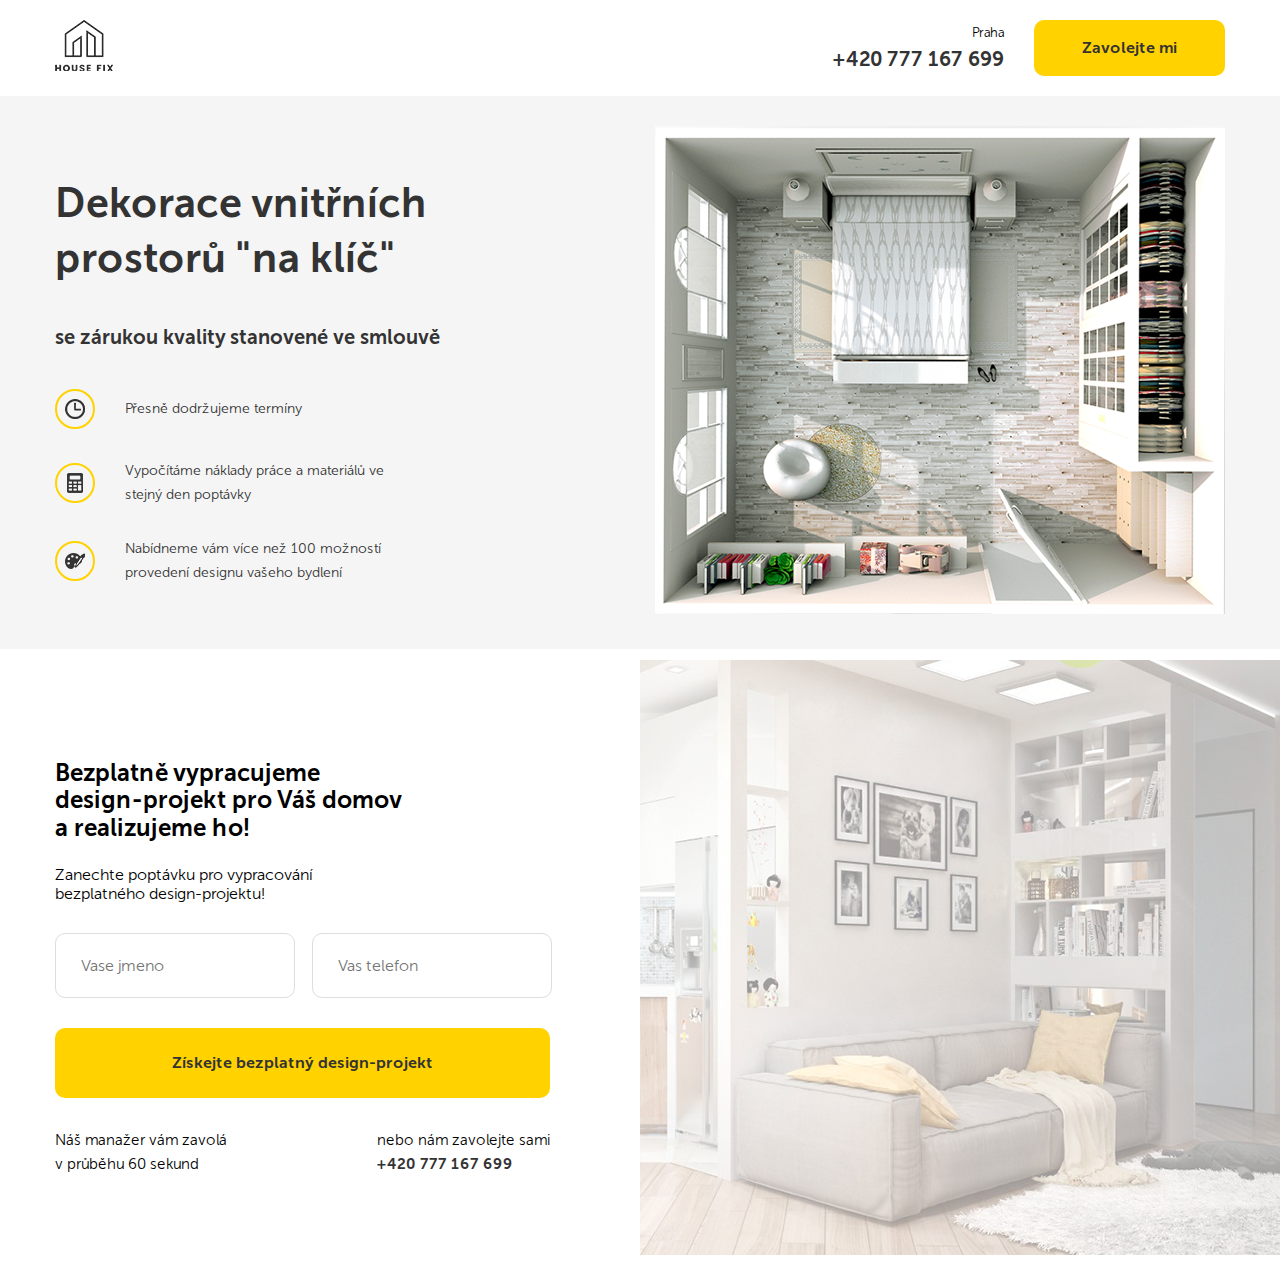
==== src/index.html @ 7807e3bc "modularni okno" ====
<!DOCTYPE html>
<html lang="cz">
<head>
    <meta charset="UTF-8">
    <meta http-equiv="X-UA-Compatible" content="IE=edge">
    <meta name="viewport" content="width=device-width, initial-scale=1.0">
    <title>House fix</title>
    <link rel="stylesheet" href="css/normalize.css">
    <link rel="stylesheet" href="css/style.css">
</head>
<body>
    <script src="jquery-3.6.3.min.js"></script>
    <header class="header">
        <div class="container">
            <div class="header-block">
                <div class="header__logo">
                    <img src="img/logo.png" alt="">
                </div>
                <div class="header__info">
                    <div class="header__contacts">
                        <span class="header__adress">Praha</span>
                        <a href="tel:+420777167699" class="header__phone">+420 777 167 699</a>
                    </div>
                    <button class="button header__button" id="button">
                        Zavolejte mi
                    </button>
                </div>
            </div>
        </div>
    </header>

    <main>
        <section class="main">
            <div class="container">
                <div class="main-block">
                    <div class="main-text">
                        <h1 class="main-text__title">Dekorace vnitřních prostorů "na klíč"</h1>
                        <span class="main-text__subtitle">se zárukou kvality stanovené ve smlouvě</span>
                        <ul class="main-list">
                            <li class="main-list__item">
                                <div class="main-list__image">
                                    <img src="img/clock.png" alt="Hodiny">
                                </div>
                                <span class="main-list__text">Přesně dodržujeme termíny</span>
                            </li>
                            <li class="main-list__item">
                                <div class="main-list__image">
                                    <img src="img/calculator.png" alt="Kalkulator">
                                </div>
                                <span class="main-list__text">Vypočítáme náklady práce a materiálů ve stejný den poptávky </span>
                            </li>
                            <li class="main-list__item">
                                <div class="main-list__image">
                                    <img src="img/paint.png" alt="Paleta">
                                </div>
                                <span class="main-list__text">Nabídneme vám více než 100 možností provedení designu vašeho bydlení</span>
                            </li>
                        </ul>
                    </div>
                    <div class="main-image">
                        <img src="img/main-image.png" alt="Rozpolozeni webu">
                    </div>
                </div>
            </div>
        </section>

        <section class="offer">
            <div class="container">
                <div class="offer-block">
                    <h2 class="offer-title">
                        Bezplatně vypracujeme design-projekt pro Váš domov a realizujeme ho!
                    </h2>
                    <span class="offer-subtitle">
                        Zanechte poptávku pro vypracování bezplatného design-projektu!
                    </span>
                    <form action="" class="form offer__form">
                        <input type="text" class="input offer__input" placeholder="Vase jmeno">
                        <input type="tel" class="input offer__input" placeholder="Vas telefon">
                        <button class="button offer__button">
                            Získejte bezplatný design-projekt
                        </button>
                    </form>
                    <div class="offer-footer">
                        <div class="offer-manager__text">
                            <span>
                                Náš manažer vám zavolá v průběhu 60 sekund
                            </span>
                        </div>
                        <div class="offer-callus__text">
                            <p>
                                nebo nám zavolejte sami <br>
                                
                            </p>
                            <p class="offer-number">
                                <a href="tel:+420 777 167 699">+420 777 167 699</a>
                            </p>
                        </div>      
                    </div>
                </div>
            </div>
        </section>
    </main>
    <div class="modal" id="modal">
        <div class="modal-dialog">
            <button class="modal-dialog__close" id="close">&times;</button>
            <h4 class="modal-dialog__title">Modální okno</h4>
        </div>
    </div>
    <script src="js/main.js"></script>
</body>
</html>
---- src/css/style.css ----
@font-face {
  font-family: "Museo Sans Light";
  src: url("../fonts/MuseoSansCyrl-300.eot");
  src: url("../fonts/MuseoSansCyrl-300.eot?#iefix") format("embedded-opentype"), url("../fonts/MuseoSansCyrl-300.woff") format("woff"), url("../fonts/MuseoSansCyrl-300.ttf") format("truetype");
  font-weight: normal;
  font-style: normal;
}
@font-face {
  font-family: "Museo Sans Bold";
  src: url("../fonts/MuseoSansCyrl-700.eot");
  src: url("../fonts/MuseoSansCyrl-700.eot?#iefix") format("embedded-opentype"), url("../fonts/MuseoSansCyrl-700.woff") format("woff"), url("../fonts/MuseoSansCyrl-700.ttf") format("truetype");
  font-weight: normal;
  font-style: normal;
}
* {
  box-sizing: border-box;
}

body {
  font-family: "Museo Sans Light", sans-serif;
  font-weight: 300;
}

.container {
  max-width: 1170px;
  width: 96%;
  margin: auto;
}

button {
  background-color: #ffd200;
  color: #333;
  border: none;
  border-radius: 10px;
  cursor: pointer;
}
button:hover {
  background-color: #e6bd00;
}

input {
  border: 1px solid #dddddd;
  border-radius: 10px;
  padding: 25px;
}

.img {
  max-width: 100%;
}

.header {
  padding: 20px 0px;
}
.header-block {
  display: flex;
  justify-content: space-between;
}
.header__info {
  display: flex;
}
.header__contacts {
  display: flex;
  flex-direction: column;
  text-align: right;
  margin-right: 30px;
  justify-content: center;
}
@media (max-width: 640px) {
  .header__contacts {
    display: none;
  }
}
.header__adress {
  margin-bottom: 7px;
  justify-content: center;
  font-size: 13px;
  font-weight: 400;
}
.header__phone {
  font-size: 20px;
  font-weight: 400;
  text-decoration: none;
  color: #333;
  font-family: "Museo Sans Bold", sans-serif;
  font-weight: 700;
}
.header__button {
  padding: 19px 48px;
  border-radius: 10px;
  background-color: #ffd200;
  font-family: "Museo Sans Bold", sans-serif;
  font-weight: 700;
}

.main {
  background-color: #f5f5f5;
}
.main-block {
  display: flex;
  justify-content: space-between;
  padding: 30px 0px;
}
@media (max-width: 1200px) {
  .main-block {
    flex-direction: column;
  }
}
.main-text {
  flex-basis: 50%;
}
@media (max-width: 1200px) {
  .main-text {
    margin-bottom: 30px;
  }
}
.main-text__title {
  font-size: 41px;
  font-weight: 400;
  font-family: "Museo Sans Bold", sans-serif;
  font-weight: 700;
  line-height: 55px;
  color: #333;
  padding-right: 200px;
  margin-top: 50px;
  margin-bottom: 40px;
}
@media (max-width: 1200px) {
  .main-text__title {
    padding-right: 10px;
  }
}
@media (max-width: 640px) {
  .main-text__title {
    font-size: 30;
    line-height: 1, 4;
  }
}
.main-text__subtitle {
  font-size: 20px;
  font-weight: 400;
  color: #333;
  font-family: "Museo Sans Bold", sans-serif;
  font-weight: 700;
}
@media (max-width: 640px) {
  .main-text__subtitle {
    font-size: 16;
    line-height: 1, 4;
  }
}
@media (max-width: 1200px) {
  .main-image {
    width: 100%;
  }
}
@media (max-width: 680px) {
  .main-image img {
    width: 100%;
  }
}
.main-list {
  margin: 40px 0 0 0;
  padding: 0 0 0 0;
}
@media (max-width: 640px) {
  .main-list {
    margin: 30px 0 0 0;
  }
}
.main-list__item {
  display: flex;
  align-items: center;
  margin-bottom: 30px;
}
.main-list__item:last-child {
  margin-bottom: 0;
}
.main-list__image {
  width: 40px;
  height: 40px;
  border: 2px solid #ffd200;
  border-radius: 50px;
  display: flex;
  justify-content: center;
  align-items: center;
  min-width: 40px;
  margin-right: 30px;
}
.main-list__text {
  line-height: 24px;
  font-size: 14px;
  color: #333;
  max-width: 270px;
}
@media (max-width: 640px) {
  .main-list__text {
    font-size: 14px;
    max-width: 250px;
  }
}

.offer {
  padding: 90px 0px;
  background: url(../img/offer-bgc.jpg) no-repeat;
  background-position: center right;
  position: relative;
}
@media (max-width: 1070px) {
  .offer {
    background-size: cover;
  }
}
@media (max-width: 768px) {
  .offer {
    background: #fff;
  }
}
.offer::before {
  content: "";
  position: absolute;
  width: 50%;
  height: 100%;
  background-color: #fff;
  top: 0;
  left: 0;
}
.offer-block {
  width: 50%;
  position: relative;
}
@media (max-width: 768px) {
  .offer-block {
    width: 100%;
  }
}
.offer-title {
  max-width: 350px;
  font-family: "Museo Sans Bold", sans-serif;
  font-weight: 700;
  margin-bottom: 25px;
}
.offer-subtitle {
  display: block;
  max-width: 260px;
}
.offer__input {
  width: 240px;
  height: 65px;
  margin-top: 30px;
}
.offer__input:first-child {
  margin-right: 13px;
}
@media (max-width: 1068px) {
  .offer__input {
    width: 98%;
  }
}
.offer__button {
  max-width: 495px;
  width: 98%;
  height: 70px;
  font-family: "Museo Sans Bold", sans-serif;
  font-weight: 700;
  margin-top: 30px;
  margin-bottom: 30px;
}
@media (max-width: 1068px) {
  .offer__button {
    font-size: 13px;
  }
}
@media (max-width: 768px) {
  .offer__button {
    max-width: none;
  }
}
.offer-footer {
  display: flex;
  justify-content: space-between;
  max-width: 495px;
  width: 98%;
  font-size: 15px;
  line-height: 24px;
}
@media (max-width: 380px) {
  .offer-footer {
    flex-wrap: wrap;
  }
}
.offer-callus__text p {
  margin: 0;
}
@media (max-width: 370px) {
  .offer-callus__text p:first-child {
    margin-top: 15px;
  }
}
.offer-manager__text {
  max-width: 180px;
  width: 100%;
}
.offer-number a {
  text-decoration: none;
  color: #333;
  font-family: "Museo Sans Bold", sans-serif;
  font-weight: 700;
}

.modal {
  position: fixed;
  left: 0;
  top: 0;
  width: 100%;
  height: 100%;
  background-color: rgba(0, 0, 0, 0.5);
  display: none;
}
.modal_active {
  display: flex;
}
.modal-dialog {
  margin: auto;
  max-width: 450px;
  width: 90%;
  min-height: 200px;
  background-color: red;
  padding: 40px;
  position: relative;
}
.modal-dialog__close {
  position: absolute;
  right: 0;
  top: 0;
}/*# sourceMappingURL=style.css.map */
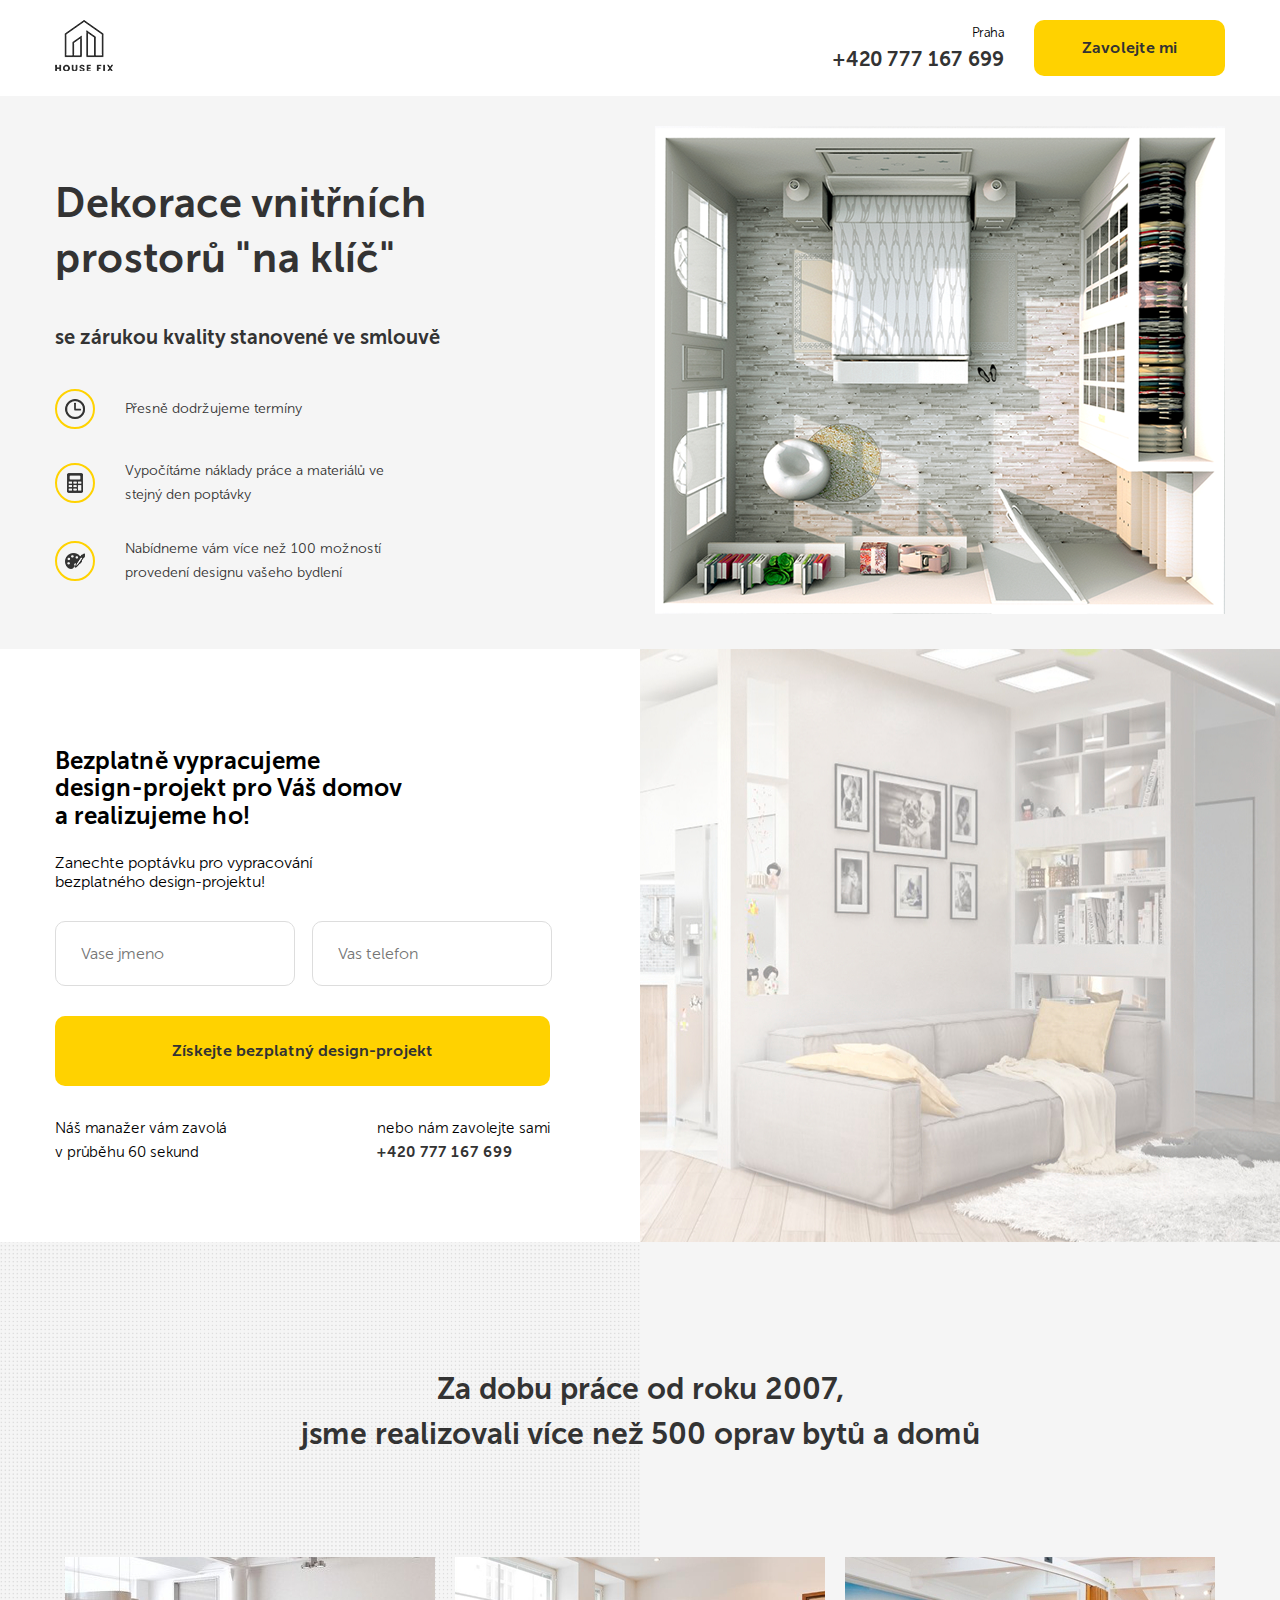
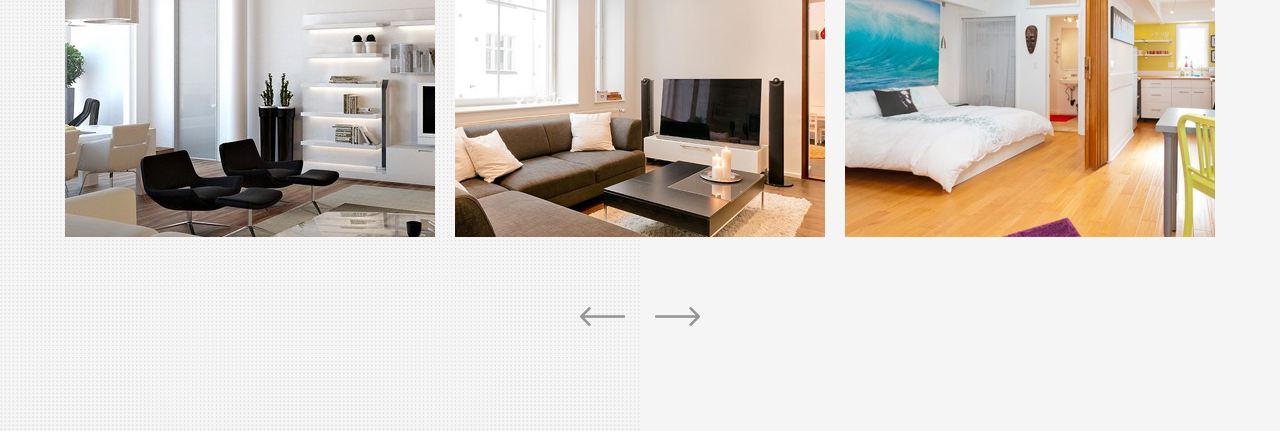
==== commit 4125c9b7: "slider" ====
--- a/src/index.html
+++ b/src/index.html
@@ -6,6 +6,7 @@
     <meta name="viewport" content="width=device-width, initial-scale=1.0">
     <title>House fix</title>
     <link rel="stylesheet" href="css/normalize.css">
+    <link rel="stylesheet" href="css/slick.css">
     <link rel="stylesheet" href="css/style.css">
 </head>
 <body>
@@ -21,7 +22,7 @@
                         <span class="header__adress">Praha</span>
                         <a href="tel:+420777167699" class="header__phone">+420 777 167 699</a>
                     </div>
-                    <button class="button header__button" id="button">
+                    <button class="button-style header__button" id="button">
                         Zavolejte mi
                     </button>
                 </div>
@@ -76,7 +77,7 @@
                     <form action="" class="form offer__form">
                         <input type="text" class="input offer__input" placeholder="Vase jmeno">
                         <input type="tel" class="input offer__input" placeholder="Vas telefon">
-                        <button class="button offer__button">
+                        <button class="button-style offer__button">
                             Získejte bezplatný design-projekt
                         </button>
                     </form>
@@ -99,13 +100,42 @@
                 </div>
             </div>
         </section>
+
+        <div class="portfolio">
+            <div class="container">
+                <h2 class="section-title portfolio__header">
+                    Za dobu práce od roku 2007, <br>
+                    jsme realizovali více než 500 oprav bytů a domů
+                </h2>
+                <div class="portfolio__slider">
+                    <div class="portfolio-slider__item"><img class="slider__image" src="img/portfolio1.jpg" alt=""></div>
+                    <div class="portfolio-slider__item"><img class="slider__image" src="img/portfolio2.jpg" alt=""></div>
+                    <div class="portfolio-slider__item"><img class="slider__image" src="img/portfolio3.jpg" alt=""></div>
+                    <div class="portfolio-slider__item"><img class="slider__image" src="img/portfolio1.jpg" alt=""></div>
+                    <div class="portfolio-slider__item"><img class="slider__image" src="img/portfolio2.jpg" alt=""></div>
+                    <div class="portfolio-slider__item"><img class="slider__image" src="img/portfolio3.jpg" alt=""></div>
+                </div>
+                <div class="arrows portfolio__arrows">
+                    <div class="arrows__left">
+                        <img src="img/arrow-left.png" alt="">
+                    </div>
+                    <div class="arrows__right">
+                        <img src="img/arrow-right.png" alt="">
+                    </div>
+                </div>
+            </div>
+        </div>
+
     </main>
     <div class="modal" id="modal">
         <div class="modal-dialog">
             <button class="modal-dialog__close" id="close">&times;</button>
             <h4 class="modal-dialog__title">Modální okno</h4>
         </div>
+        
     </div>
+    <script src="jquery-3.6.3.min.js"></script>
+    <script src="js/slick.min.js"></script>
     <script src="js/main.js"></script>
 </body>
 </html>--- a/src/css/style.css
+++ b/src/css/style.css
@@ -27,14 +27,14 @@
   margin: auto;
 }
 
-button {
+.button-style {
   background-color: #ffd200;
   color: #333;
   border: none;
   border-radius: 10px;
   cursor: pointer;
 }
-button:hover {
+.button-style:hover {
   background-color: #e6bd00;
 }
 
@@ -42,6 +42,13 @@
   border: 1px solid #dddddd;
   border-radius: 10px;
   padding: 25px;
+}
+
+.section-title {
+  font-size: 30px;
+  font-family: "Museo Sans Bold", sans-serif;
+  font-weight: 700;
+  line-height: 45px;
 }
 
 .img {
@@ -200,7 +207,7 @@
 }
 
 .offer {
-  padding: 90px 0px;
+  padding: 78px 0px;
   background: url(../img/offer-bgc.jpg) no-repeat;
   background-position: center right;
   position: relative;
@@ -307,6 +314,33 @@
   font-weight: 700;
 }
 
+.portfolio {
+  padding-top: 100px;
+  padding-bottom: 100px;
+  background: #f5f5f5 url("../img/portfoliobg.png") left repeat-y;
+  background-size: 50%;
+}
+.portfolio__header {
+  text-align: center;
+  margin-bottom: 100px;
+  color: #333;
+}
+.portfolio__arrows {
+  max-width: 120px;
+  display: flex;
+  justify-content: space-between;
+  margin: auto;
+  margin-top: 70px;
+}
+
+.slider__image {
+  margin: auto;
+}
+
+.arrows__left, .arrows__right {
+  cursor: pointer;
+}
+
 .modal {
   position: fixed;
   left: 0;
@@ -324,7 +358,7 @@
   max-width: 450px;
   width: 90%;
   min-height: 200px;
-  background-color: red;
+  background-color: white;
   padding: 40px;
   position: relative;
 }
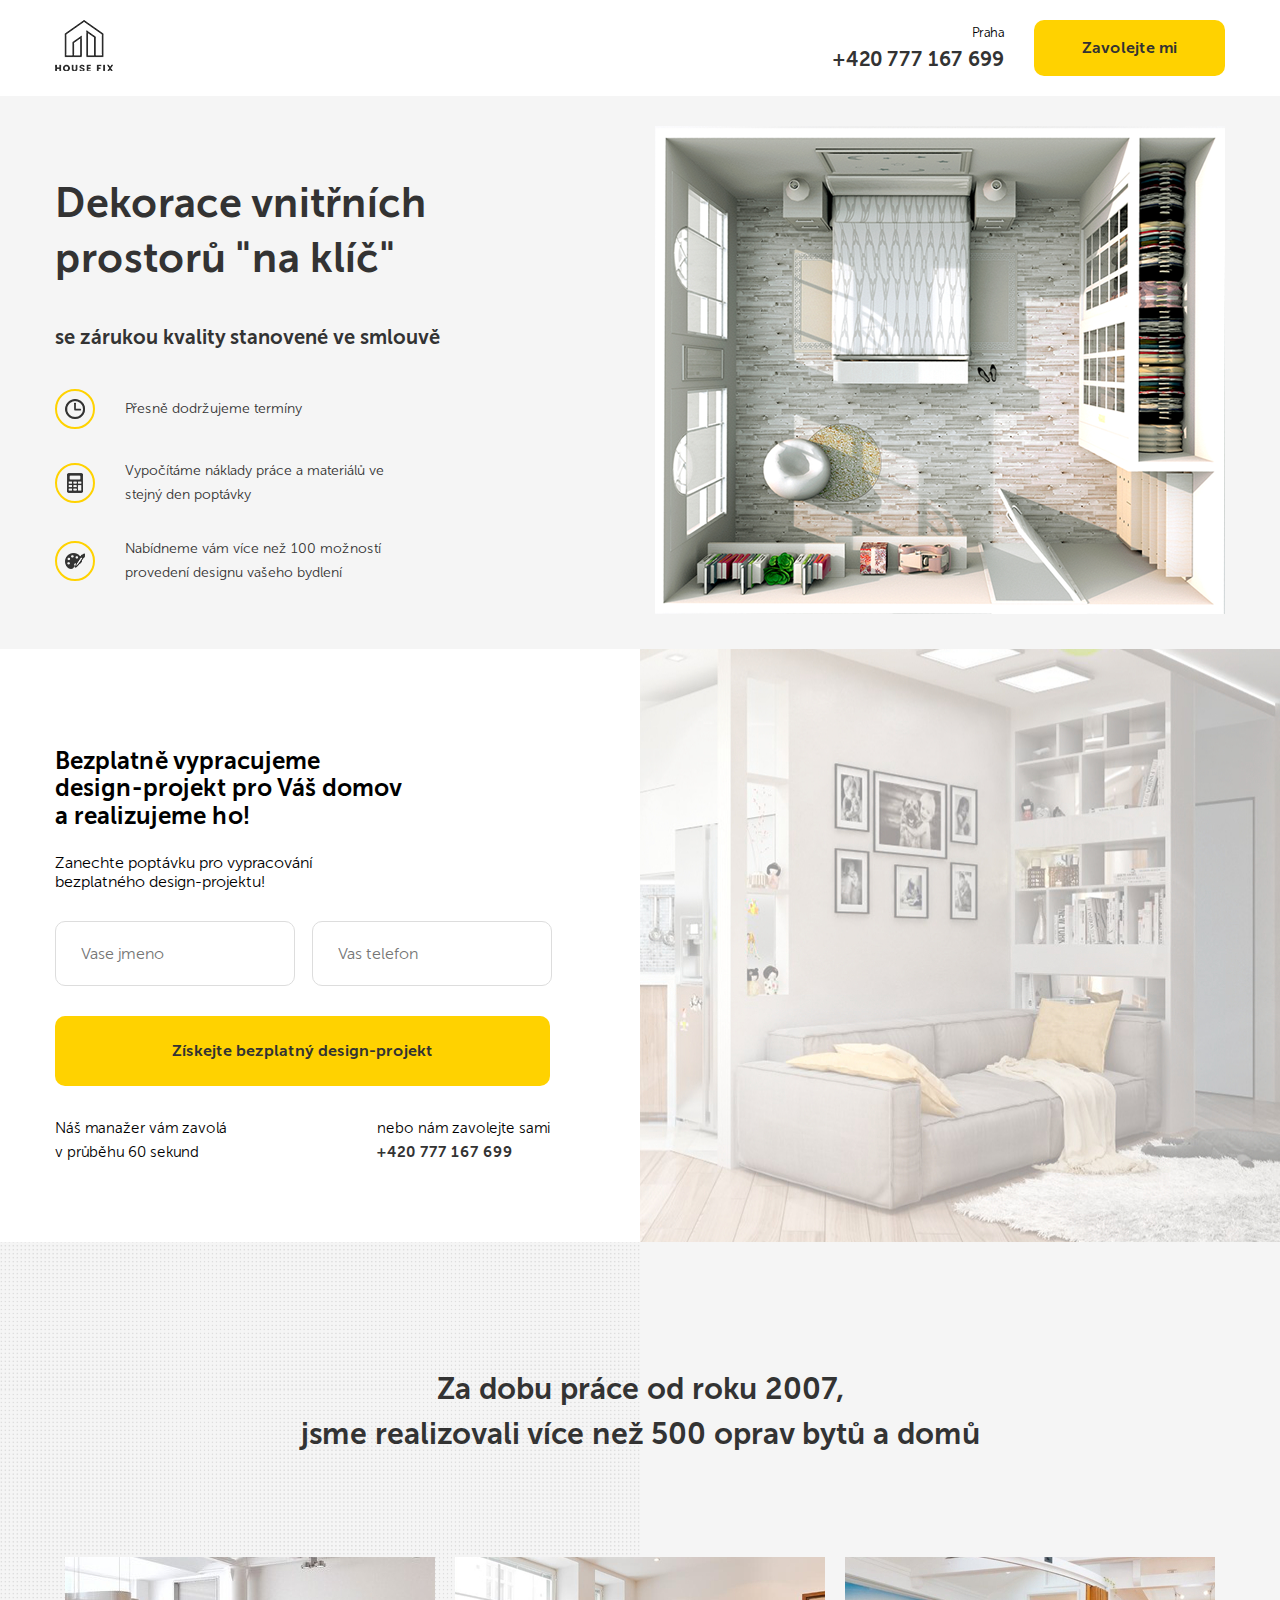
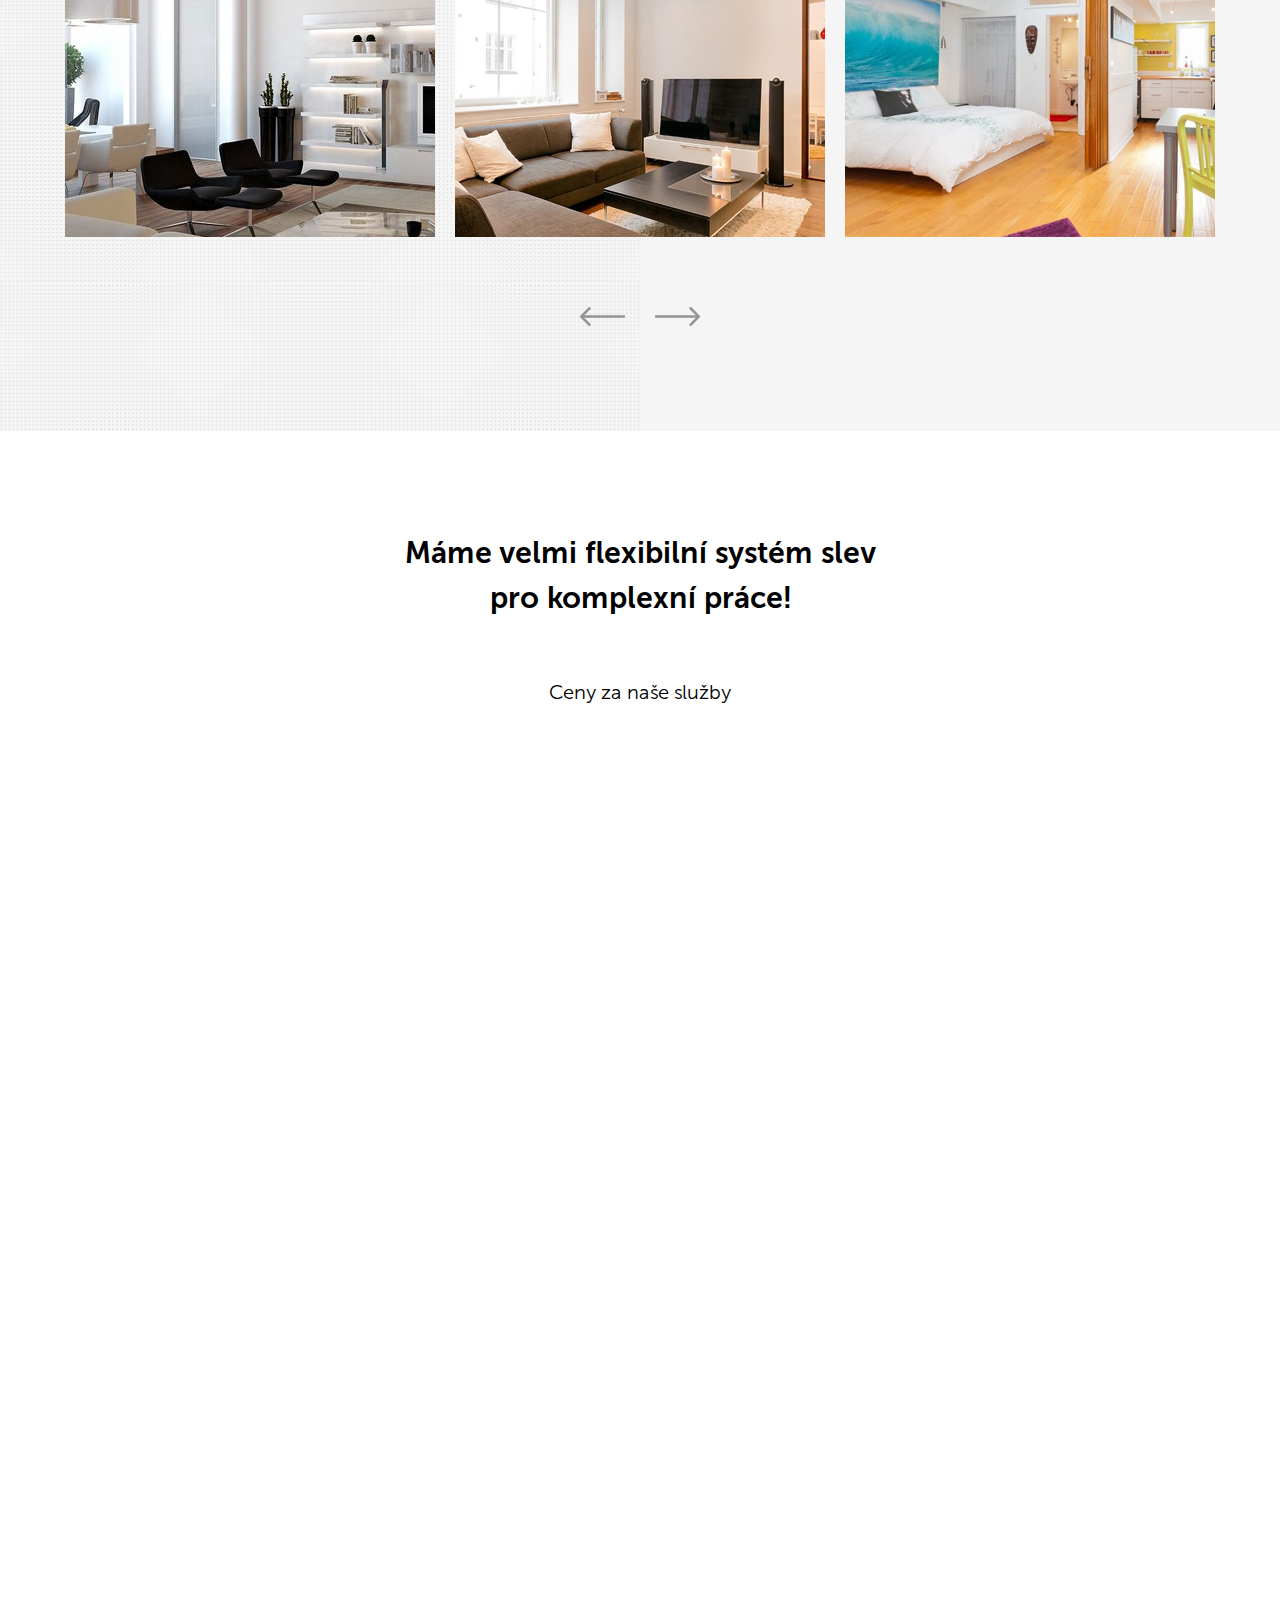
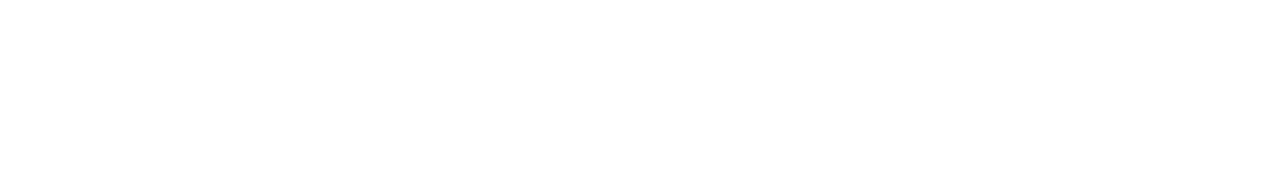
==== commit cf7a54fa: "sekce s cenami, responzivita, napojeni animaci" ====
--- a/src/index.html
+++ b/src/index.html
@@ -7,6 +7,7 @@
     <title>House fix</title>
     <link rel="stylesheet" href="css/normalize.css">
     <link rel="stylesheet" href="css/slick.css">
+    <link rel="stylesheet" href="css/animate.min.css">
     <link rel="stylesheet" href="css/style.css">
 </head>
 <body>
@@ -101,7 +102,7 @@
             </div>
         </section>
 
-        <div class="portfolio">
+        <section class="portfolio">
             <div class="container">
                 <h2 class="section-title portfolio__header">
                     Za dobu práce od roku 2007, <br>
@@ -124,7 +125,101 @@
                     </div>
                 </div>
             </div>
-        </div>
+        </section>
+
+
+        <section class="price">
+            <div class="container">
+                <h2 class="price__title section-title"> Máme velmi flexibilní systém slev <br> pro komplexní práce!</h2>
+                <span class="price__subtitle section-subtitle">Ceny za naše služby</span>
+                <div class="cards">
+                    <div class="card price__card wow animate__animated animate__fadeInUp "data-wow-delay=".1s">
+                        <div class="card__image">
+                            <img src="img/price2.jpg" alt="Koupelna">
+                        </div>
+                        <div class="card__text">
+                            <h4 class="card__title">
+                                Rekonstrukce koupelen toalet
+                            </h4>
+                            <a href="#" class="card__link">
+                                Zjistit ceny
+                            </a>
+                        </div>
+                    </div>
+
+                    <div class="card price__card wow animate__animated animate__fadeInUp"data-wow-delay=".2s">
+                        <div class="card__image">
+                            <img src="img/price1.jpg" alt="Pokoj">
+                        </div>
+                        <div class="card__text">
+                            <h4 class="card__title">
+                                Rekonstrukce pokojů a apartmánů
+                            </h4>
+                            <a href="#" class="card__link">
+                                Zjistit ceny
+                            </a>
+                        </div>
+                    </div>
+
+                    <div class="card price__card wow animate__animated animate__fadeInUp"data-wow-delay=".3s">
+                        <div class="card__image">
+                            <img src="img/price6.jpg" alt="Kancelar">
+                        </div>
+                        <div class="card__text">
+                            <h4 class="card__title">
+                                Výzdoba kancelářských prostorů
+                            </h4>
+                            <a href="#" class="card__link">
+                                Zjistit ceny
+                            </a>
+                        </div>
+                    </div>
+
+                    <div class="card price__card wow animate__animated animate__fadeInUp"data-wow-delay=".4s">
+                        <div class="card__image">
+                            <img src="img/price3.jpg" alt="Obyvaci mistnost">
+                        </div>
+                        <div class="card__text">
+                            <h4 class="card__title">
+                                Rekonstrukce v nových budovách
+                            </h4>
+                            <a href="#" class="card__link">
+                                Zjistit ceny
+                            </a>
+                        </div>
+                    </div>
+
+                    <div class="card price__card wow animate__animated animate__fadeInUp"data-wow-delay=".5s">
+                        <div class="card__image">
+                            <img src="img/price4.jpg" alt="Kuchyn">
+                        </div>
+                        <div class="card__text">
+                            <h4 class="card__title">
+                                Renovace kuchyní
+                            </h4>
+                            <a href="#" class="card__link">
+                                Zjistit ceny
+                            </a>
+                        </div>
+                    </div>
+
+                    <div class="card price__card wow animate__animated animate__fadeInUp"data-wow-delay=".6s">
+                        <div class="card__image">
+                            <img src="img/price5.jpg" alt="Podkrovi">
+                        </div>
+                        <div class="card__text">
+                            <h4 class="card__title">
+                                Opravy chat a chalup
+                            </h4>
+                            <a href="#" class="card__link">
+                                Zjistit ceny
+                            </a>
+                        </div>
+                    </div>
+                </div>
+            </div>
+        </section>
+
 
     </main>
     <div class="modal" id="modal">
@@ -136,6 +231,7 @@
     </div>
     <script src="jquery-3.6.3.min.js"></script>
     <script src="js/slick.min.js"></script>
+    <script src="js/wow.min.js"></script>
     <script src="js/main.js"></script>
 </body>
 </html>--- a/src/css/style.css
+++ b/src/css/style.css
@@ -49,6 +49,14 @@
   font-family: "Museo Sans Bold", sans-serif;
   font-weight: 700;
   line-height: 45px;
+  text-align: center;
+}
+
+.section-subtitle {
+  color: #000;
+  font-size: 20px;
+  text-align: center;
+  display: block;
 }
 
 .img {
@@ -341,6 +349,88 @@
   cursor: pointer;
 }
 
+.price {
+  margin-top: 100px;
+  margin-bottom: 100px;
+}
+.price__title {
+  margin-bottom: 60px;
+}
+.price__subtitle {
+  margin-bottom: 60px;
+}
+.price__card {
+  margin-bottom: 30px;
+}
+
+.cards {
+  display: flex;
+  flex-wrap: wrap;
+  justify-content: space-between;
+  gap: 20px;
+}
+@media (max-width: 1220px) {
+  .cards {
+    justify-content: space-evenly;
+  }
+}
+.card {
+  border: 1px solid #e8e8e8;
+  transition: 0.3s;
+}
+.card:hover {
+  box-shadow: 0 20px 25px rgba(0, 0, 0, 0.1);
+}
+.card:hover .card__image::before {
+  opacity: 1;
+  transition: 0.3s;
+}
+.card__image {
+  margin-bottom: 40px;
+  position: relative;
+}
+.card__image::before {
+  content: "";
+  position: absolute;
+  left: 0;
+  top: 0;
+  width: 100%;
+  height: 100%;
+  background-image: linear-gradient(to top, #ffd200 0%, rgba(255, 255, 255, 0) 30%);
+  opacity: 0;
+}
+.card__title {
+  margin-bottom: 32px;
+  font-size: 18px;
+}
+.card__link {
+  text-decoration: none;
+  display: inline-block;
+  color: #333;
+  font-family: "Museo Sans Bold", sans-serif;
+  font-weight: 700;
+  margin-bottom: 45px;
+  position: relative;
+}
+.card__link:hover::after {
+  height: 13px;
+}
+.card__link::after {
+  content: "";
+  display: block;
+  background-color: #ffd200;
+  position: absolute;
+  z-index: -1;
+  bottom: -4px;
+  left: 0;
+  width: 100%;
+  height: 3px;
+  transition: 0.3s;
+}
+.card__text {
+  text-align: center;
+}
+
 .modal {
   position: fixed;
   left: 0;
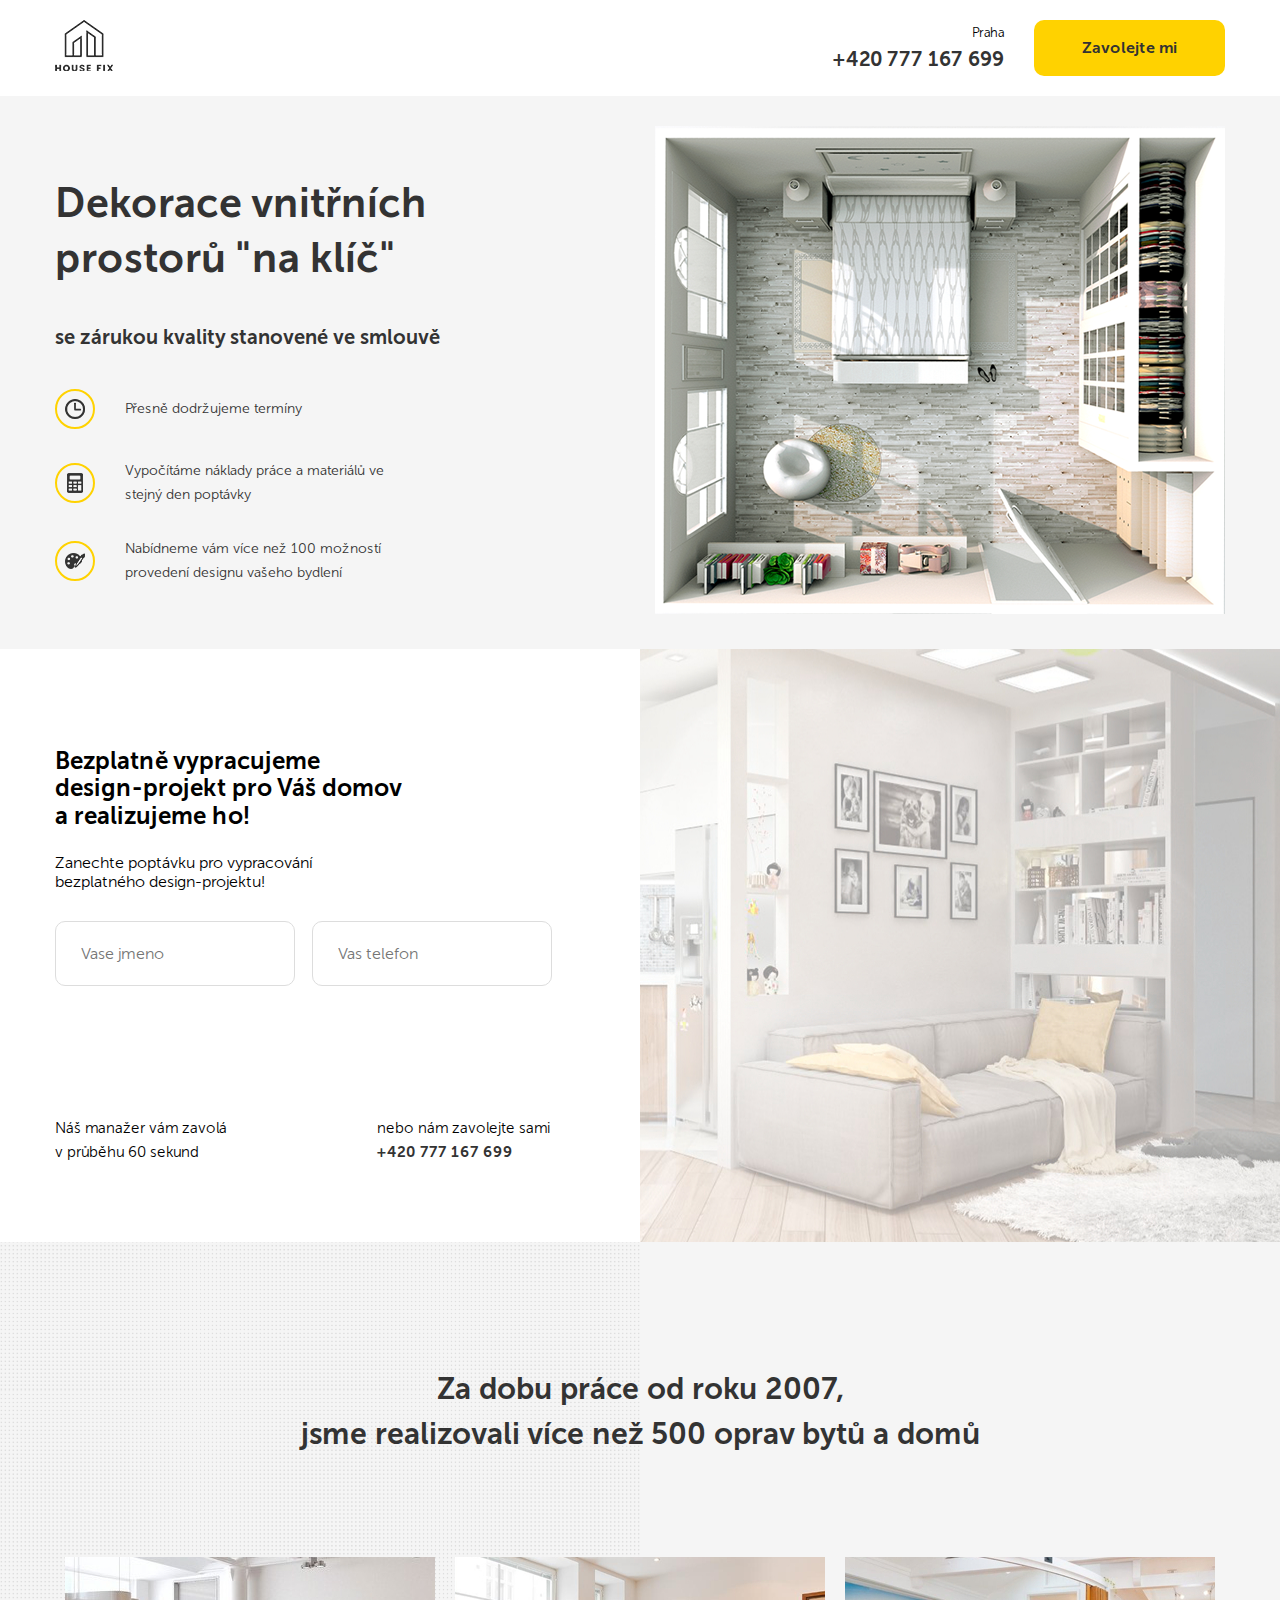
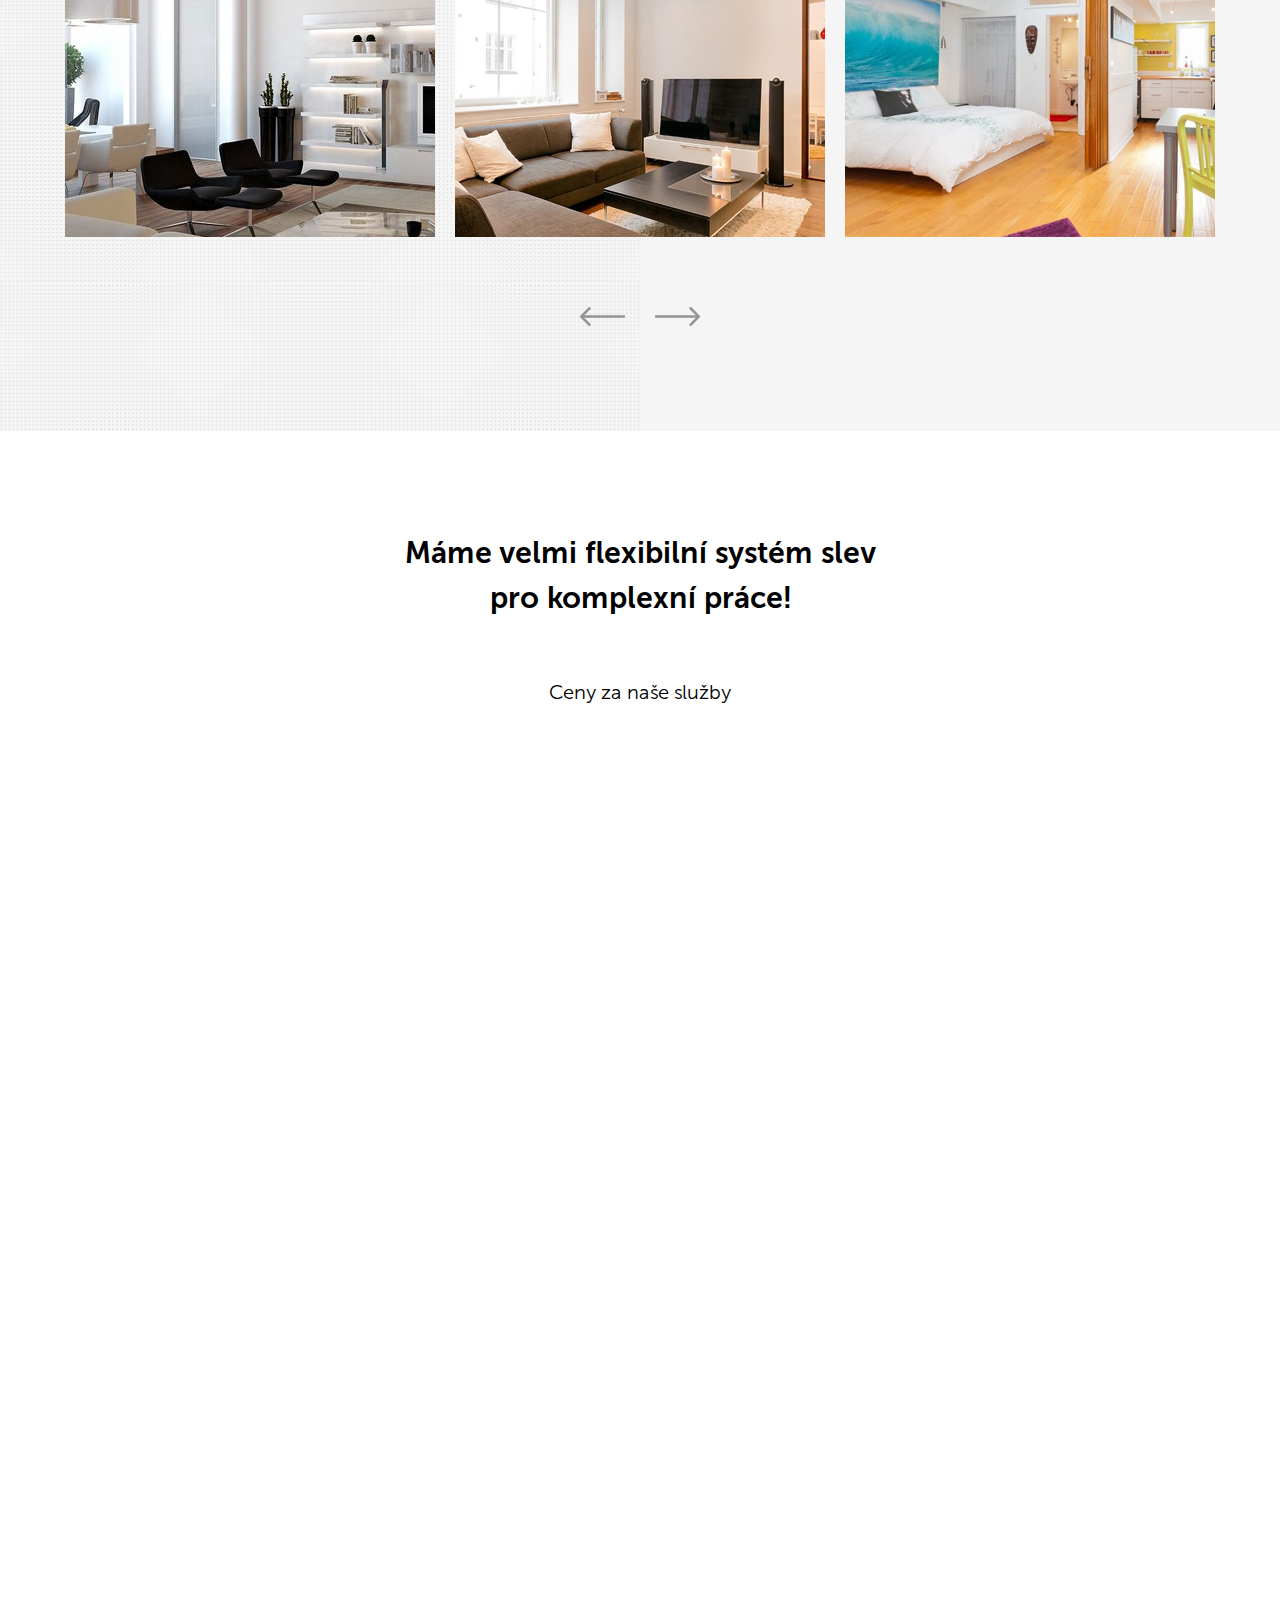
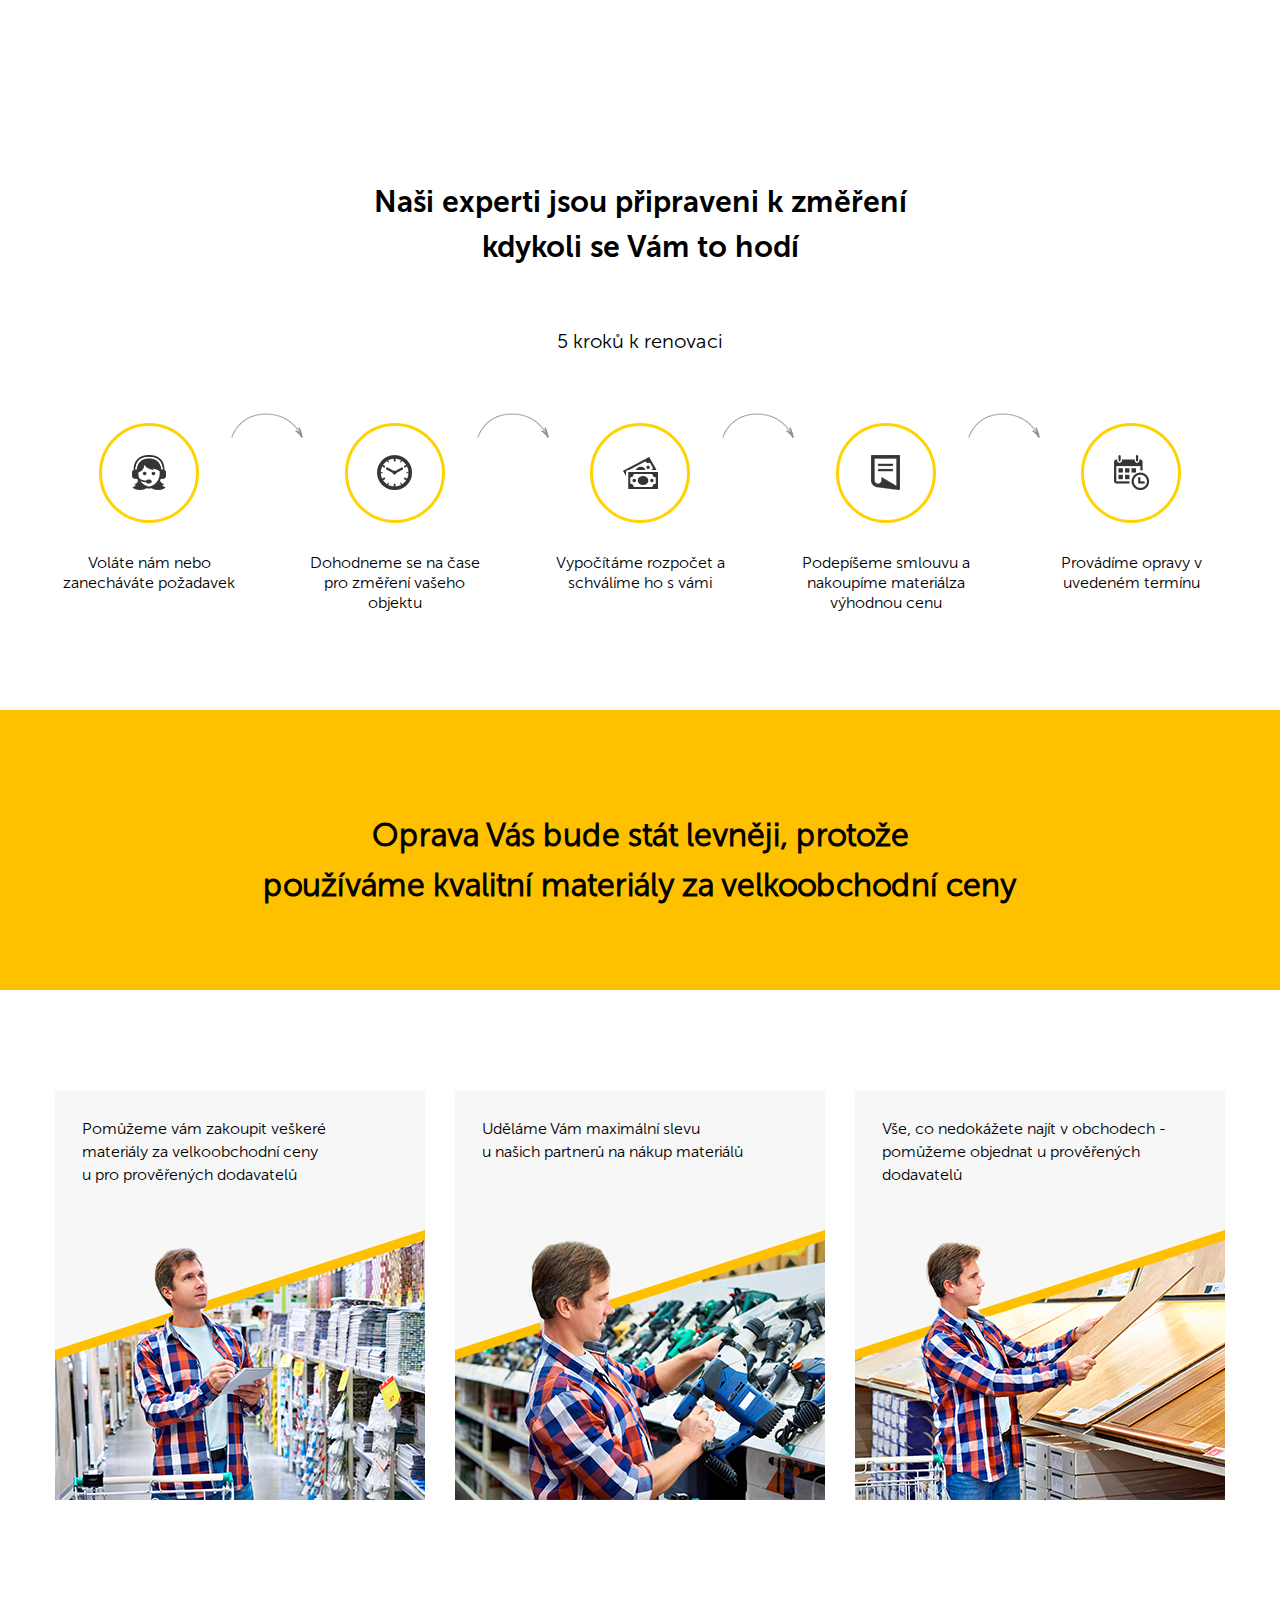
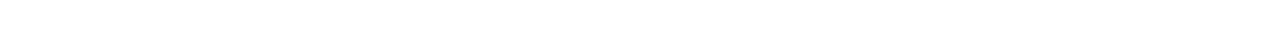
==== commit aad3d6bc: "kodovani sekce steps+responzivita, banner+responzivita, info" ====
--- a/src/index.html
+++ b/src/index.html
@@ -15,15 +15,15 @@
     <header class="header">
         <div class="container">
             <div class="header-block">
-                <div class="header__logo">
+                <div class="header__logo wow animate__animated animate__fadeInUp"data-wow-delay=".5s">
                     <img src="img/logo.png" alt="">
                 </div>
                 <div class="header__info">
-                    <div class="header__contacts">
+                    <div class="header__contacts wow animate__animated animate__fadeInUp"data-wow-delay=".5s">
                         <span class="header__adress">Praha</span>
                         <a href="tel:+420777167699" class="header__phone">+420 777 167 699</a>
                     </div>
-                    <button class="button-style header__button" id="button">
+                    <button class="button-style header__button wow animate__animated animate__fadeInUp"data-wow-delay=".5s" id="button">
                         Zavolejte mi
                     </button>
                 </div>
@@ -78,7 +78,7 @@
                     <form action="" class="form offer__form">
                         <input type="text" class="input offer__input" placeholder="Vase jmeno">
                         <input type="tel" class="input offer__input" placeholder="Vas telefon">
-                        <button class="button-style offer__button">
+                        <button class="button-style offer__button wow animate__animated animate__pulse"data-wow-delay=".5s">
                             Získejte bezplatný design-projekt
                         </button>
                     </form>
@@ -220,6 +220,86 @@
             </div>
         </section>
 
+
+        <section class="steps">
+            <div class="container">
+                <div class="section-title steps__title">Naši experti jsou připraveni k změření <br> kdykoli se Vám to hodí</div>
+                <div class="section-subtitle steps__subtitle">5 kroků k renovaci</div>
+                <div class="icons">
+                    <div class="icon">
+                        <div class="icon__image">
+                            <img src="img/woman.png" alt="Zena">
+                        </div>
+                        <div class="icon__subtitle">
+                            <span>Voláte nám nebo zanecháváte požadavek</span>
+                        </div>
+                    </div>
+                    <div class="icon">
+                        <div class="icon__image">
+                            <img src="img/clock2.png" alt="Hodiny">
+                        </div>
+                        <div class="icon__subtitle">
+                            <span>Dohodneme se na čase pro změření vašeho objektu </span>
+                        </div>
+                    </div>
+                    <div class="icon">
+                        <div class="icon__image">
+                            <img src="img/money.png" alt="Penize">
+                        </div>
+                        <div class="icon__subtitle">
+                            <span>Vypočítáme rozpočet a schválíme ho s vámi</span>
+                        </div>
+                    </div>
+                    <div class="icon">
+                        <div class="icon__image">
+                            <img src="img/document.png" alt="Dokument">
+                        </div>
+                        <div class="icon__subtitle">
+                            <span>Podepíšeme smlouvu a nakoupíme materiálza výhodnou cenu</span>
+                        </div>
+                    </div>
+                    <div class="icon">
+                        <div class="icon__image">
+                            <img src="img/calendar.png" alt="Kalendar">
+                        </div>
+                        <div class="icon__subtitle">
+                            <span>Provádíme opravy  v uvedeném termínu</span>
+                        </div>
+                    </div>
+                </div>
+            </div>
+        </section>
+
+        <section class="banner">
+            <div class="container">
+                <h2 class="banner__title">Oprava Vás bude stát levněji, protože <br> používáme kvalitní materiály za velkoobchodní ceny</h2>
+            </div>
+        </section>
+
+        <section class="info">
+            <div class="container">
+                <div class="service">
+                    <div class="service-box">
+                        <span class="service-box__text">
+                            Pomůžeme vám zakoupit veškeré <br> materiály za velkoobchodní ceny <br> u pro prověřených dodavatelů                            
+                        </span>
+                        <img class="service-box__image" src="img/benefit1.png" alt="">
+                    </div>
+                    <div class="service-box">
+                        <span class="service-box__text">
+                            Uděláme Vám maximální slevu <br> u našich partnerů na nákup materiálů
+                        </span>
+                        <img class="service-box__image" src="img/benefit2.png" alt="">
+                    </div>
+                    <div class="service-box">
+                        <span class="service-box__text">
+                            Vše, co nedokážete najít v obchodech - <br> pomůžeme objednat u prověřených <br> dodavatelů
+                        </span>
+                        <img class="service-box__image" src="img/benefit3.png" alt="">
+                    </div>
+                </div>
+            </div>
+        </section>
 
     </main>
     <div class="modal" id="modal">
--- a/src/css/style.css
+++ b/src/css/style.css
@@ -126,6 +126,7 @@
 @media (max-width: 1200px) {
   .main-text {
     margin-bottom: 30px;
+    text-align: center;
   }
 }
 .main-text__title {
@@ -166,11 +167,12 @@
 @media (max-width: 1200px) {
   .main-image {
     width: 100%;
+    text-align: center;
   }
 }
 @media (max-width: 680px) {
   .main-image img {
-    width: 100%;
+    width: 90%;
   }
 }
 .main-list {
@@ -186,6 +188,11 @@
   display: flex;
   align-items: center;
   margin-bottom: 30px;
+}
+@media (max-width: 1200px) {
+  .main-list__item {
+    justify-content: center;
+  }
 }
 .main-list__item:last-child {
   margin-bottom: 0;
@@ -328,6 +335,11 @@
   background: #f5f5f5 url("../img/portfoliobg.png") left repeat-y;
   background-size: 50%;
 }
+@media (max-width: 980px) {
+  .portfolio {
+    background: #f5f5f5;
+  }
+}
 .portfolio__header {
   text-align: center;
   margin-bottom: 100px;
@@ -361,6 +373,10 @@
 }
 .price__card {
   margin-bottom: 30px;
+  max-width: 96%;
+}
+.price__card img {
+  max-width: 100%;
 }
 
 .cards {
@@ -388,6 +404,9 @@
 .card__image {
   margin-bottom: 40px;
   position: relative;
+}
+.card__image img {
+  display: block;
 }
 .card__image::before {
   content: "";
@@ -431,6 +450,124 @@
   text-align: center;
 }
 
+.steps {
+  margin-bottom: 97px;
+}
+.steps__title {
+  margin-bottom: 60px;
+}
+.steps__subtitle {
+  margin-bottom: 70px;
+}
+
+.icons {
+  display: flex;
+  justify-content: space-between;
+  flex-wrap: wrap;
+}
+
+.icon {
+  position: relative;
+  text-align: center;
+}
+.icon:last-child::after {
+  display: none;
+}
+@media (max-width: 980px) {
+  .icon {
+    width: 50%;
+    margin-bottom: 30px;
+  }
+}
+@media (max-width: 650px) {
+  .icon {
+    width: 100%;
+  }
+}
+.icon::after {
+  content: "";
+  position: absolute;
+  display: block;
+  width: 72px;
+  height: 25px;
+  background-image: url("../img/arrow.png");
+  top: -10px;
+  right: -60px;
+}
+@media (max-width: 1220px) {
+  .icon::after {
+    display: none;
+  }
+}
+.icon__image {
+  width: 100px;
+  height: 100px;
+  margin: auto;
+  border: 3px solid #ffd200;
+  background-color: #ffffff;
+  border-radius: 100px;
+  display: flex;
+  justify-content: center;
+  align-items: center;
+  margin-bottom: 30px;
+}
+.icon__subtitle {
+  line-height: 20px;
+  max-width: 188px;
+  text-align: center;
+  display: inline-block;
+}
+
+.banner {
+  height: 280px;
+  background-color: #ffc000;
+  margin-bottom: 100px;
+}
+.banner__title {
+  text-align: center;
+  padding: 100px 0px;
+  height: 80px;
+  font-size: 32px;
+  line-height: 50px;
+}
+@media (max-width: 980px) {
+  .banner__title {
+    font-size: 24px;
+  }
+}
+@media (max-width: 650px) {
+  .banner__title {
+    font-size: 18px;
+    line-height: 30px;
+  }
+}
+
+.service {
+  display: flex;
+  justify-content: space-between;
+  margin-bottom: 140px;
+}
+.service-box {
+  display: flex;
+  flex-direction: column;
+  justify-content: space-between;
+  height: 410px;
+  background-color: #f7f7f7;
+  width: 370px;
+  position: relative;
+}
+.service-box__image {
+  position: absolute;
+  left: 0;
+  bottom: 0;
+}
+.service-box__text {
+  margin: 27px 0px 0px 27px;
+  font-size: 16px;
+  line-height: 23px;
+  font-weight: 400;
+}
+
 .modal {
   position: fixed;
   left: 0;
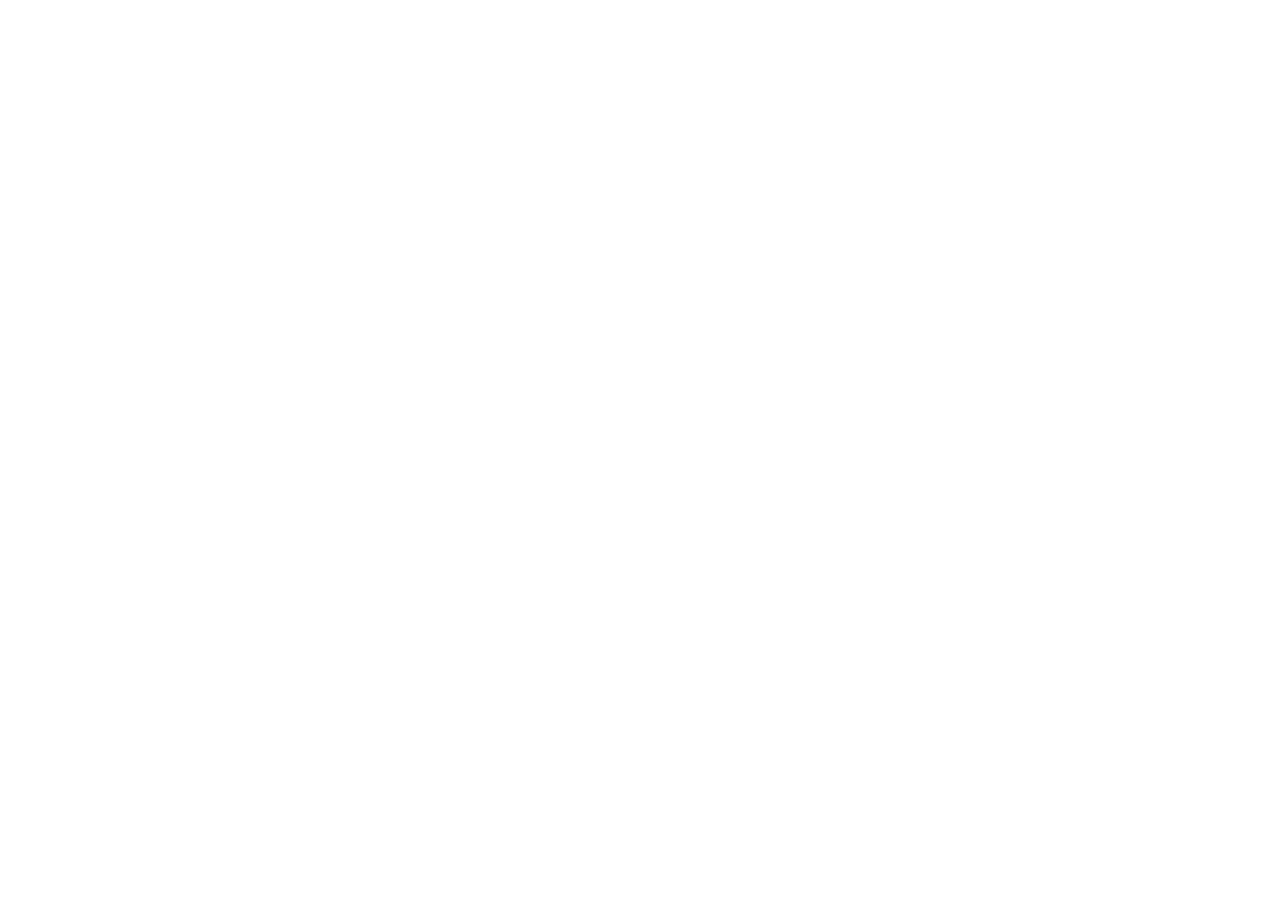
==== commit 2a6b446c: "test" ====
--- a/src/index.html
+++ b/src/index.html
@@ -270,7 +270,7 @@
             </div>
         </section>
 
-        <section class="banner">
+        <section class="banner wow animate__animated animate__fadeInUp">
             <div class="container">
                 <h2 class="banner__title">Oprava Vás bude stát levněji, protože <br> používáme kvalitní materiály za velkoobchodní ceny</h2>
             </div>
@@ -279,27 +279,102 @@
         <section class="info">
             <div class="container">
                 <div class="service">
-                    <div class="service-box">
+                    <div class="service-box wow animate__animated animate__fadeInUp"data-wow-delay=".2s">
                         <span class="service-box__text">
                             Pomůžeme vám zakoupit veškeré <br> materiály za velkoobchodní ceny <br> u pro prověřených dodavatelů                            
                         </span>
                         <img class="service-box__image" src="img/benefit1.png" alt="">
                     </div>
-                    <div class="service-box">
+                    <div class="service-box wow animate__animated animate__fadeInUp"data-wow-delay=".4s">
                         <span class="service-box__text">
-                            Uděláme Vám maximální slevu <br> u našich partnerů na nákup materiálů
+                            Uděláme Vám <strong>maximální slevu</strong> <br> u našich partnerů na nákup materiálů
                         </span>
                         <img class="service-box__image" src="img/benefit2.png" alt="">
                     </div>
-                    <div class="service-box">
+                    <div class="service-box wow animate__animated animate__fadeInUp"data-wow-delay=".6s">
                         <span class="service-box__text">
-                            Vše, co nedokážete najít v obchodech - <br> pomůžeme objednat u prověřených <br> dodavatelů
+                            Vše, co nedokážete najít v obchodech - <br> pomůžeme objednat <strong>u prověřených <br> dodavatelů</strong>
                         </span>
                         <img class="service-box__image" src="img/benefit3.png" alt="">
                     </div>
                 </div>
             </div>
         </section>
+
+        <section class="contract">
+            <div class="container">
+                <h2 class="contract-title section-title">Všechny naše povinnosti jsou <br> detailně propsané ve smlouvě</h2>
+                <div class="contract-box">
+                    <div class="contract-box__item">
+                        <div class="contract-box__image">
+                            <img src="img/contract1.png" alt="">
+                        </div>
+                        <div class="contract-box__text">
+                            <span>Záruka kvality <br> provedené práce</span>
+                        </div>
+                    </div>
+                    <div class="contract-box__item">
+                        <div class="contract-box__image">
+                            <img src="img/contract1.png" alt="">
+                        </div>
+                        <div class="contract-box__text">
+                            <span>Záruka na fixované ceny <br> Druhy práce a jejich ceny <br> jsou propsané ve smlouvě</span>
+                        </div>
+                    </div>
+                    <div class="contract-box__item">
+                        <div class="contract-box__image">
+                            <img src="img/contract1.png" alt="">
+                        </div>
+                        <div class="contract-box__text">
+                            <span>Garance na přesné dodržení <br> termínů a zodpovědnosti <br> za nesplnění</span>
+                        </div>
+                    </div>
+                </div>
+            </div>
+        </section>
+
+
+
+    <section class="brief">
+        <div class="container">
+            <div class="brief-block">
+                <div class="interview brief__interview">
+                    <h3 class="interview__title">Můžeme Vám sdělit přibližnou cenu <br> práce a materiálů po telefonu</h3>
+                    <span class="interview__subtitle">K tomu musíte odpovědět na 4 otázky:</span>
+                    <ul class="interview-list">
+                        <li class="interview-list__item">
+                            <span class="interview-list__counter">1.</span>
+                            <span class="interview-list__text">Jaká je plocha místnosti?</span>
+                        </li>
+                        <li class="interview-list__item">
+                            <span class="interview-list__counter">2.</span>
+                            <span class="interview-list__text">Máte novou budovu nebo starší bydlení?</span>
+                        </li>
+                        <li class="interview-list__item">
+                            <span class="interview-list__counter">3.</span>
+                            <span class="interview-list__text">Kde se nachazí místnost, ve které budou <br> probíhat opravy?</span>
+                        </li>
+                        <li class="interview-list__item">
+                            <span class="interview-list__counter">4.</span>
+                            <span class="interview-list__text">Účel místnosti?</span>
+                        </li>
+                    </ul>
+                </div>
+                <div class="form brief__form">
+                    <h3 class="form__title">Zanechte poptávku na bezplatný <br> výpočet renovace po telefonu </h3>
+                    <span class="form__subtitle">Vyplňte níže uvedený formulář</span>
+                    <form action="#" class="form">
+                        <input type="text" class="input form__input" id="first-input" placeholder="Vaše jméno">
+                        <input type="text" class="input form__input" id="second-input"placeholder="Váš telefon">
+                        <button class="button-style form__button">Vypočítat náklady</button>
+                        <span class="form__desc"> Zavoláme vám nazpět do 60 sekund</span>
+                    </form>
+                </div>
+            </div>
+        </div>
+    </section>
+
+
 
     </main>
     <div class="modal" id="modal">
--- a/src/css/style.css
+++ b/src/css/style.css
@@ -19,6 +19,7 @@
 body {
   font-family: "Museo Sans Light", sans-serif;
   font-weight: 300;
+  display: none;
 }
 
 .container {
@@ -546,6 +547,13 @@
   display: flex;
   justify-content: space-between;
   margin-bottom: 140px;
+  flex-wrap: wrap;
+  gap: 25px;
+}
+@media (max-width: 1208px) {
+  .service {
+    justify-content: space-around;
+  }
 }
 .service-box {
   display: flex;
@@ -557,6 +565,7 @@
   position: relative;
 }
 .service-box__image {
+  width: 100%;
   position: absolute;
   left: 0;
   bottom: 0;
@@ -566,6 +575,129 @@
   font-size: 16px;
   line-height: 23px;
   font-weight: 400;
+}
+
+.contract {
+  padding-bottom: 230px;
+}
+.contract-title {
+  margin-bottom: 100px;
+}
+.contract-box {
+  display: flex;
+  flex-wrap: wrap;
+  gap: 20px;
+  justify-content: space-around;
+}
+.contract-box__text {
+  text-align: center;
+  line-height: 24px;
+}
+@media (max-width: 885px) {
+  .contract-box__text {
+    margin-bottom: 40px;
+  }
+}
+.contract-box__image {
+  display: flex;
+  background: #f5f5f5;
+  width: 270px;
+  height: 360px;
+  margin-bottom: 40px;
+}
+@media (max-width: 885px) {
+  .contract-box__image {
+    margin-bottom: 20px;
+  }
+}
+.contract-box__image img {
+  margin: auto;
+}
+
+.brief {
+  background-image: url("../img/brief-color-bg.png"), url("../img/brief-bg.jpg");
+  background-position: left center, center right;
+  background-size: 50%, cover;
+  background-repeat: repeat-y, no-repeat;
+  display: none;
+}
+.brief-block {
+  display: flex;
+}
+.brief__interview {
+  margin-top: 110px;
+  flex-basis: 50%;
+}
+.brief__form {
+  flex-basis: 50%;
+  margin-top: 110px;
+  padding-left: 200px;
+  text-align: center;
+}
+
+.form__title {
+  font-family: "Museo Sans Bold", sans-serif;
+  font-weight: 700;
+  font-size: 22px;
+  line-height: 23px;
+  margin-bottom: 50px;
+}
+.form__subtitle {
+  font-size: 16px;
+  margin-bottom: 50px;
+  display: block;
+}
+.form__input {
+  width: 370px;
+  height: 65px;
+}
+.form__button {
+  width: 368px;
+  height: 70px;
+  margin-bottom: 33px;
+}
+
+#first-input {
+  margin-bottom: 10px;
+}
+
+#second-input {
+  margin-bottom: 30px;
+}
+
+.interview__title {
+  font-family: "Museo Sans Bold", sans-serif;
+  font-weight: 700;
+  font-size: 22px;
+  line-height: 23px;
+  margin-bottom: 50px;
+}
+.interview__subtitle {
+  font-size: 16px;
+  margin-bottom: 100px;
+  display: block;
+}
+.interview-list {
+  list-style-type: none;
+  padding: 0;
+}
+.interview-list__item {
+  display: flex;
+  align-items: center;
+  margin-bottom: 25px;
+  font-family: "Museo Sans Bold", sans-serif;
+  font-weight: 700;
+}
+.interview-list__counter {
+  min-width: 35px;
+  height: 35px;
+  border: 2px solid #000000;
+  border-radius: 50px;
+  display: inline-block;
+  text-align: center;
+  line-height: 35px;
+  margin-right: 30px;
+  font-size: 14px;
 }
 
 .modal {
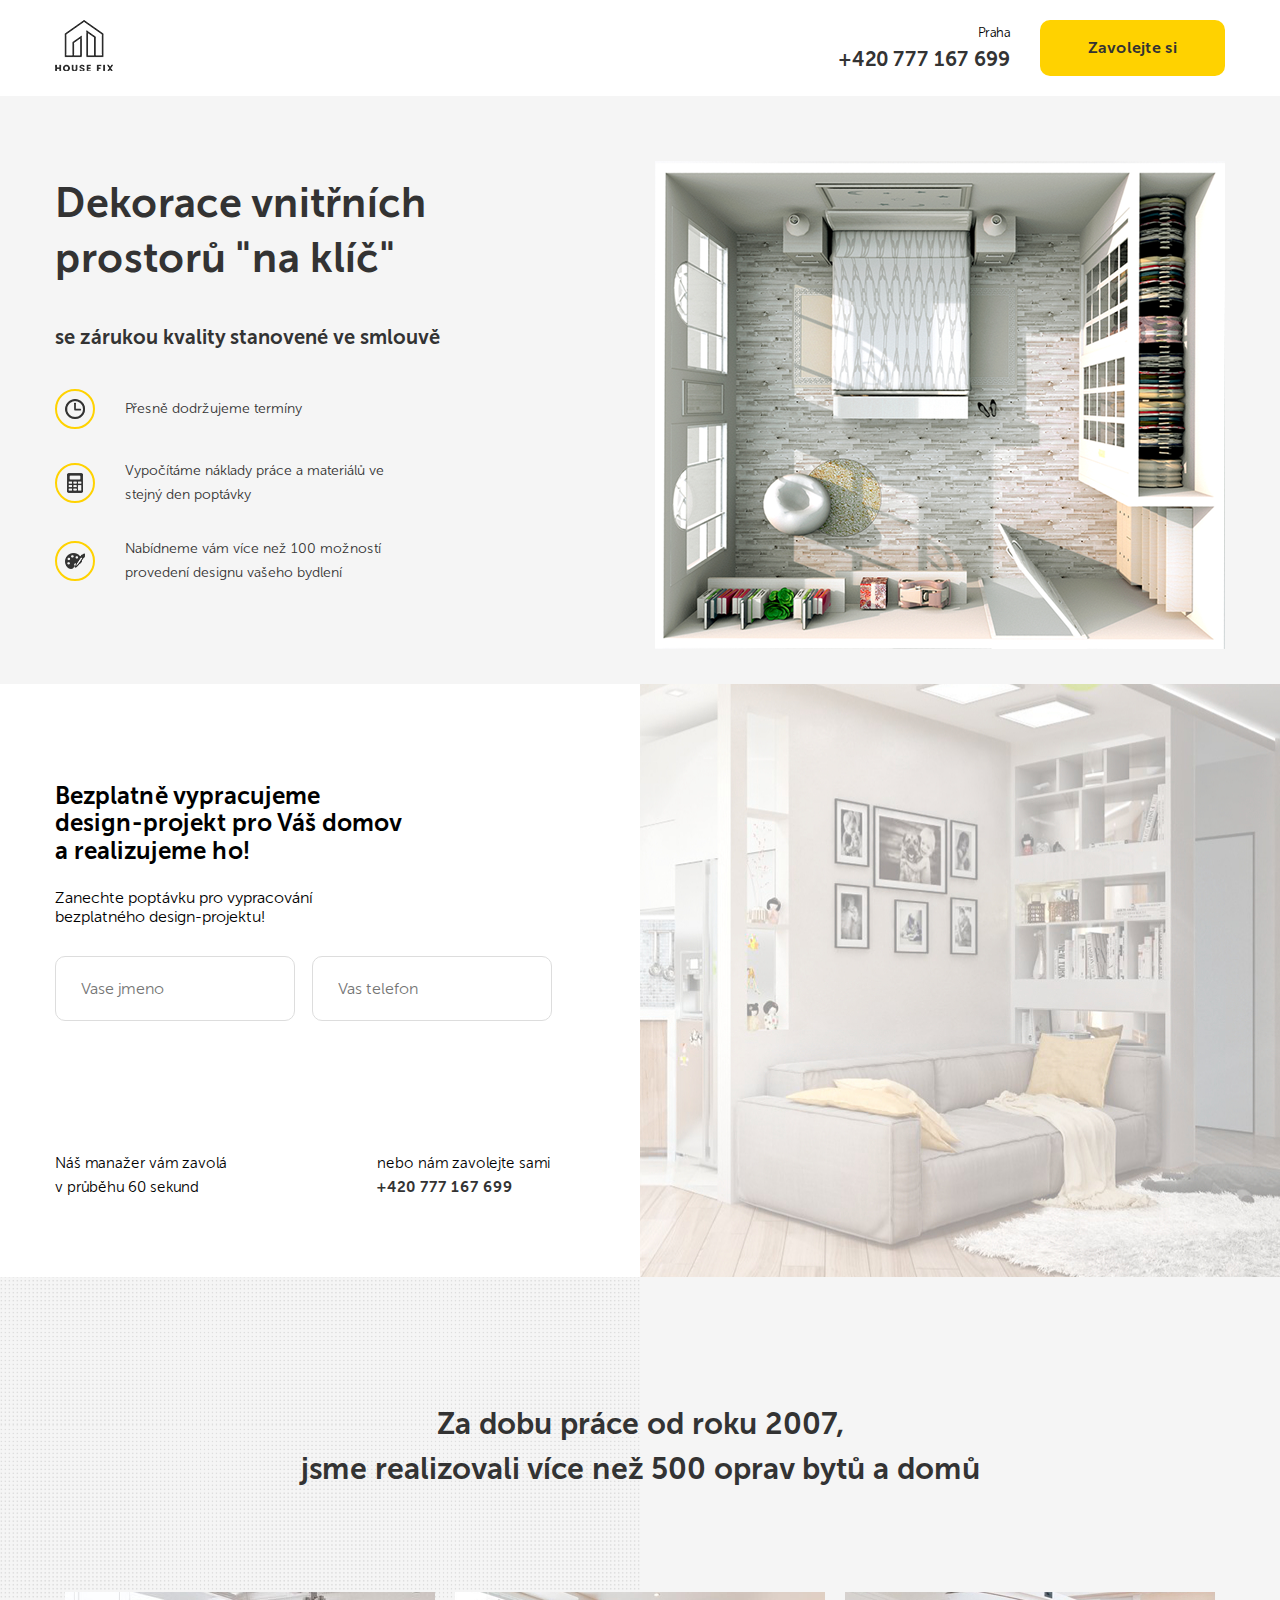
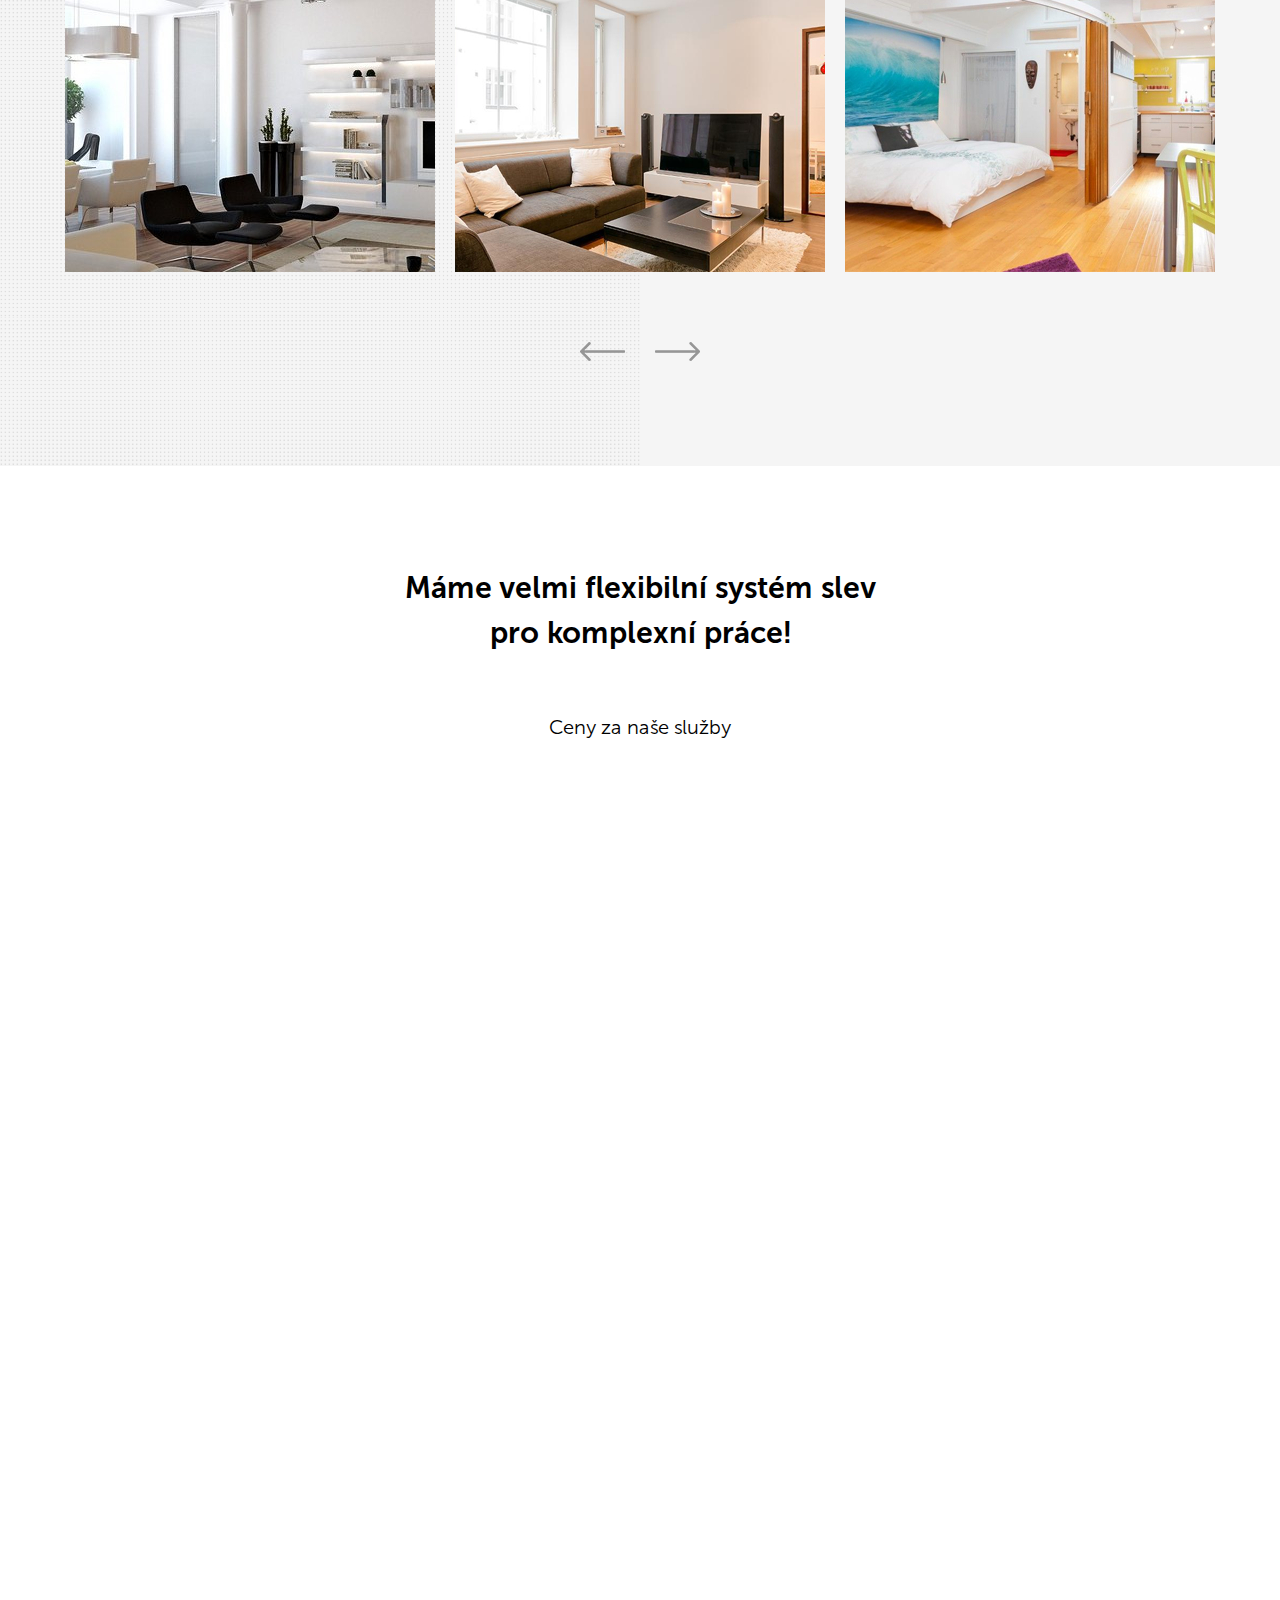
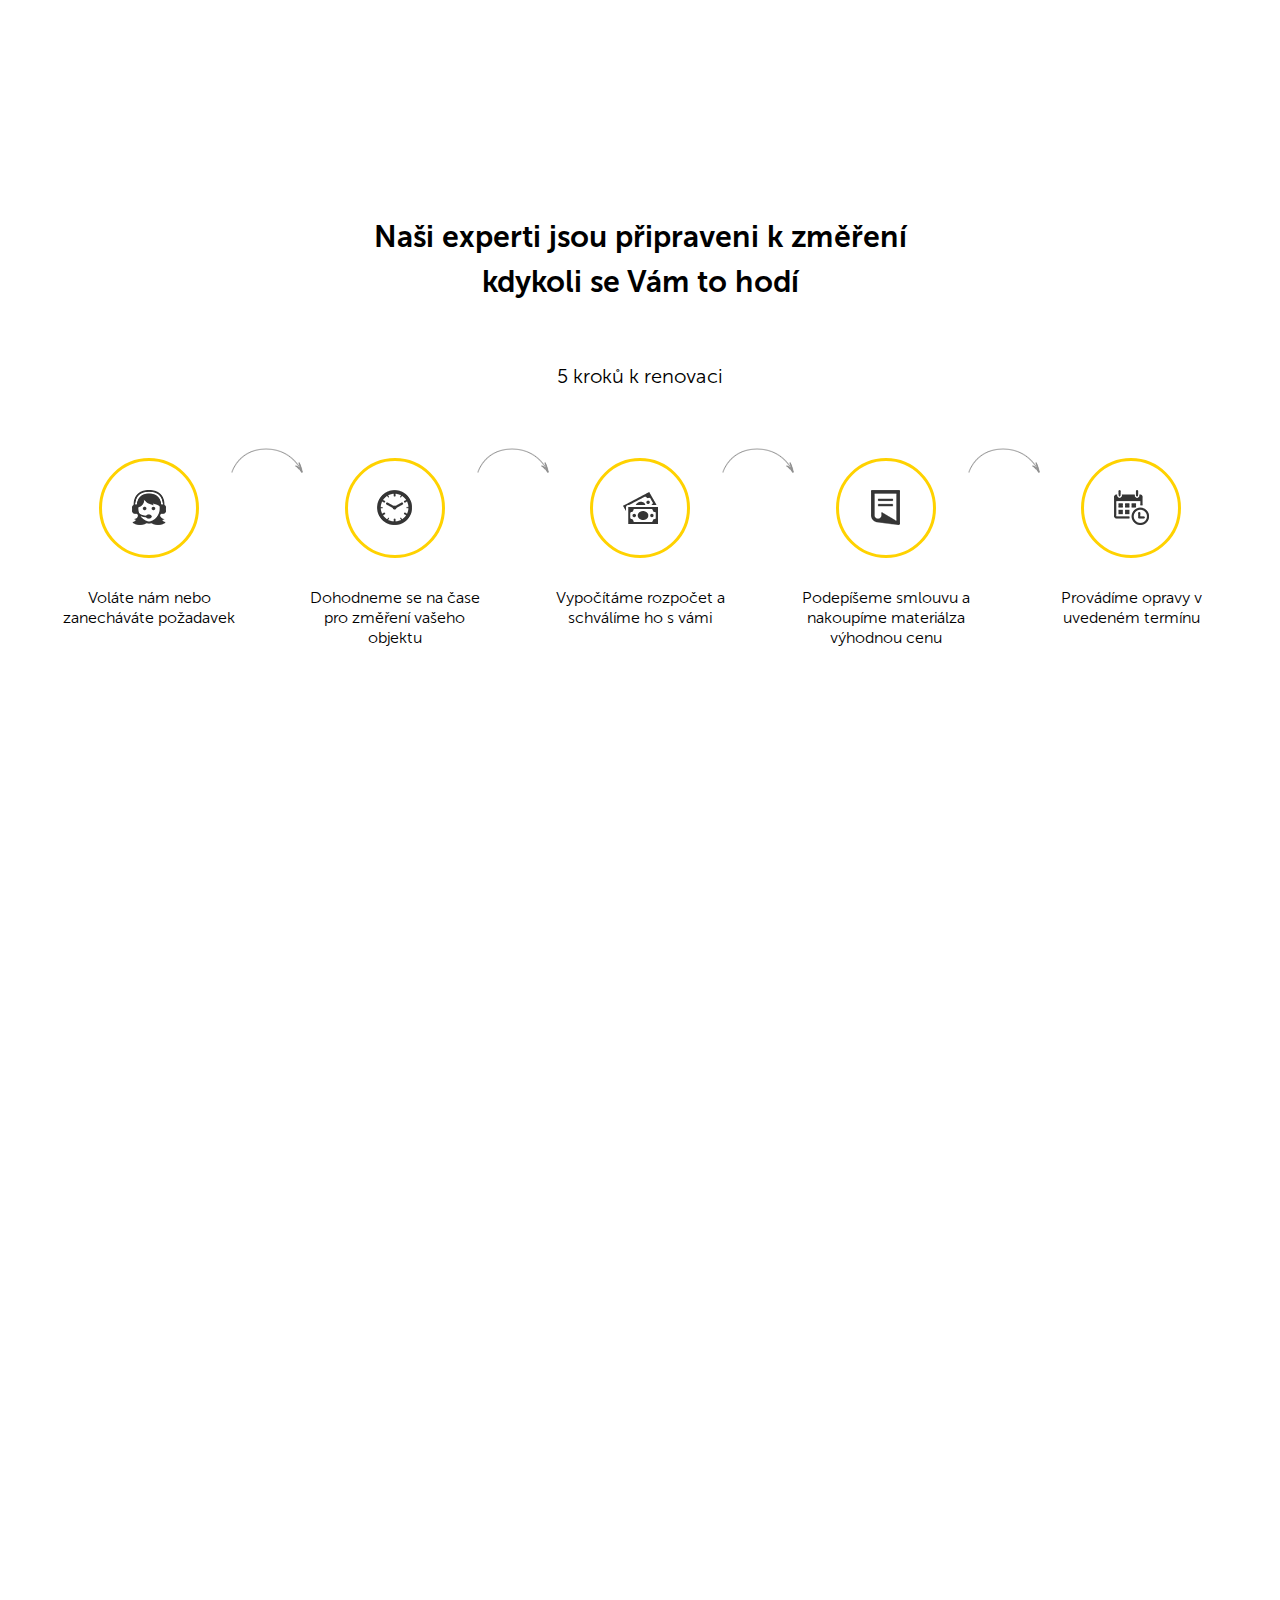
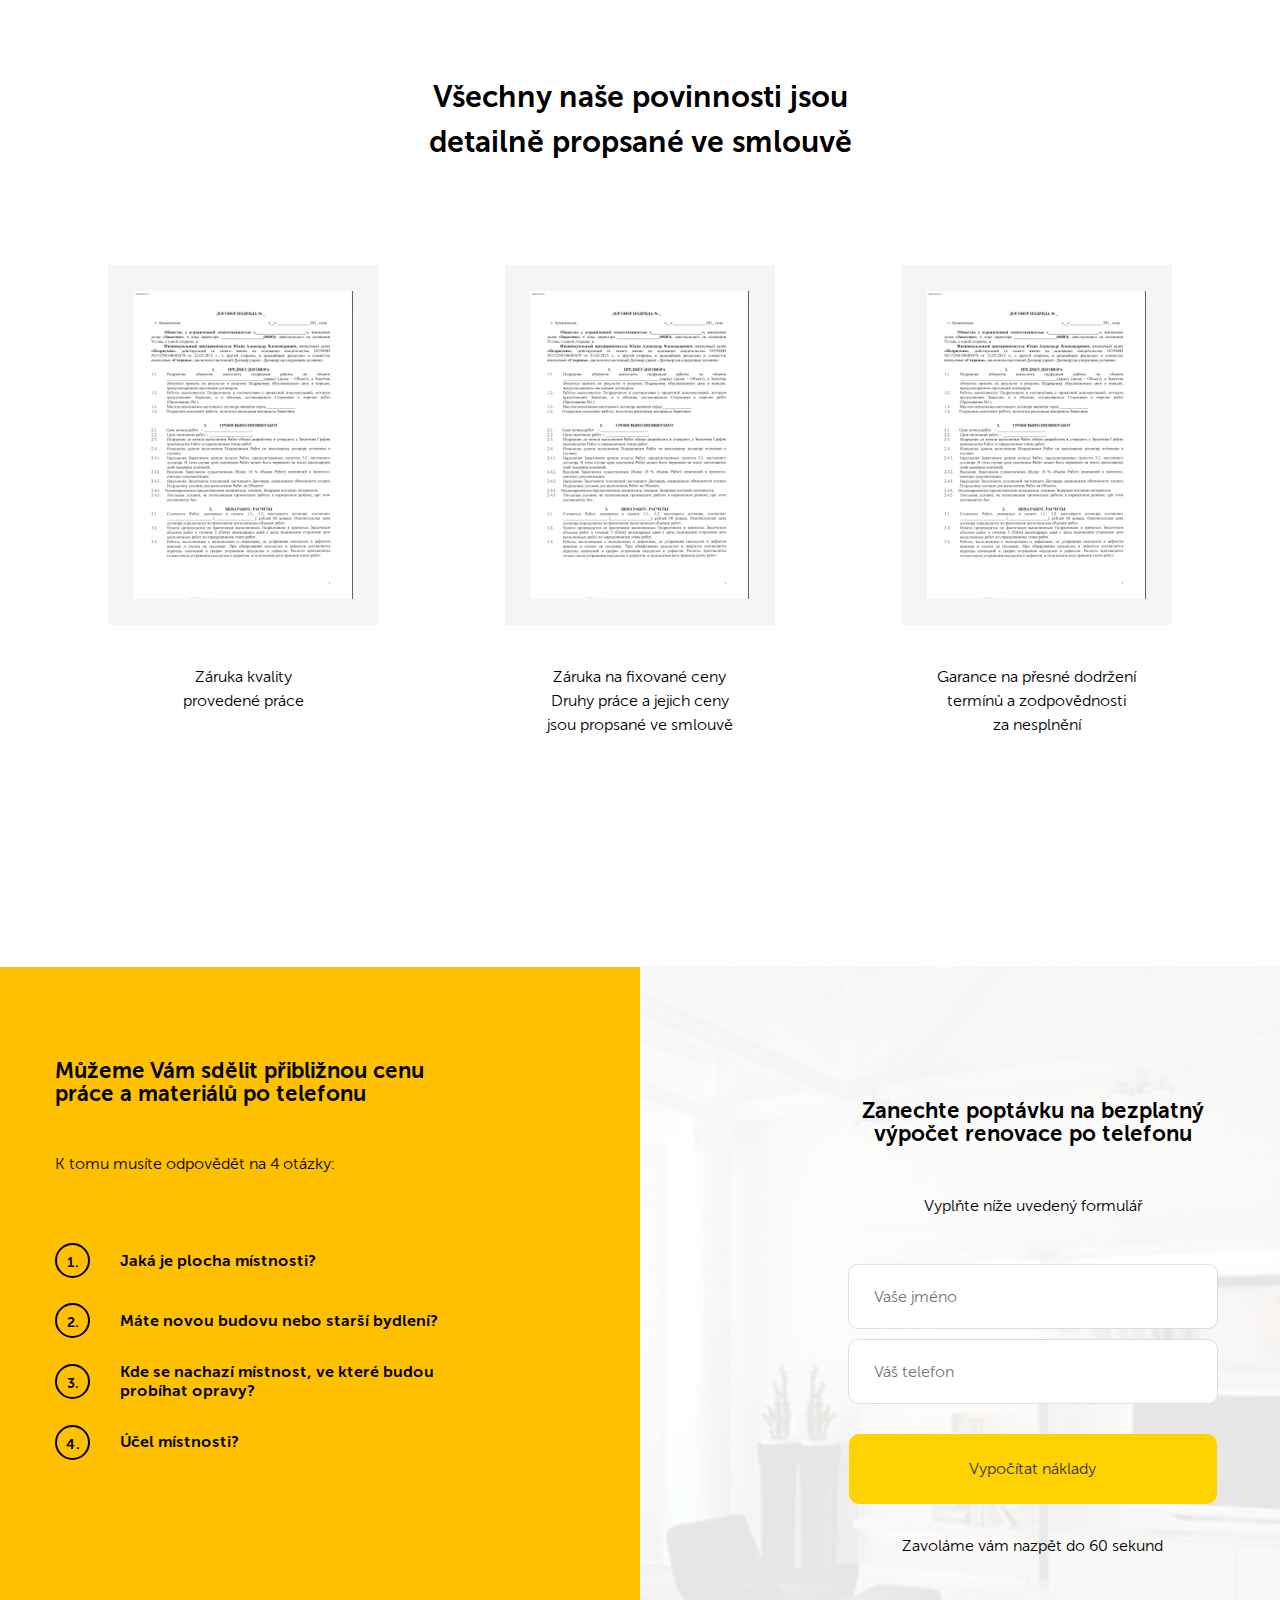
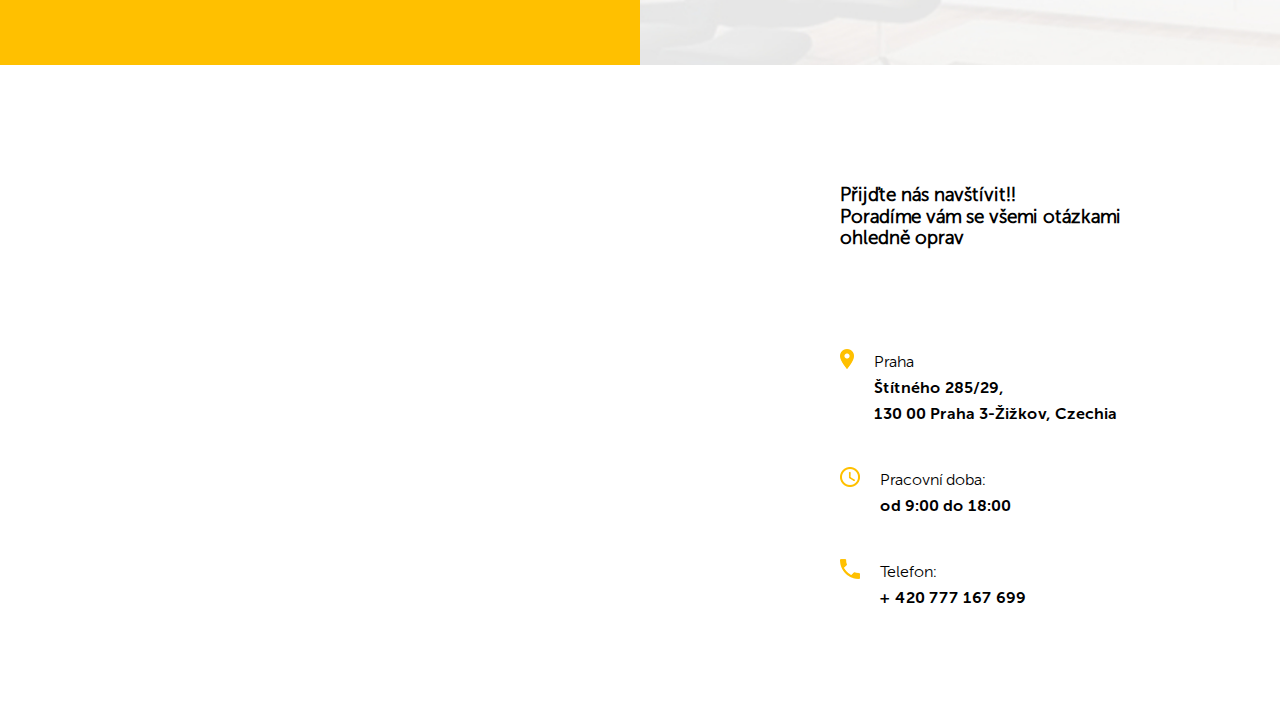
==== commit d72ab46a: "Kodování footeru, dokončovací práce, kontrola kodu, kontrola responzivity" ====
--- a/src/index.html
+++ b/src/index.html
@@ -11,21 +11,20 @@
     <link rel="stylesheet" href="css/style.css">
 </head>
 <body>
-    <script src="jquery-3.6.3.min.js"></script>
     <header class="header">
         <div class="container">
             <div class="header-block">
                 <div class="header__logo wow animate__animated animate__fadeInUp"data-wow-delay=".5s">
-                    <img src="img/logo.png" alt="">
+                    <img src="img/logo.png" alt="logo">
                 </div>
                 <div class="header__info">
                     <div class="header__contacts wow animate__animated animate__fadeInUp"data-wow-delay=".5s">
                         <span class="header__adress">Praha</span>
                         <a href="tel:+420777167699" class="header__phone">+420 777 167 699</a>
                     </div>
-                    <button class="button-style header__button wow animate__animated animate__fadeInUp"data-wow-delay=".5s" id="button">
-                        Zavolejte mi
-                    </button>
+                    <a href="tel:+420777167699">
+                        <button class="button-style header__button wow animate__animated animate__fadeInUp"data-wow-delay=".5s" id="button">Zavolejte si</button>
+                    </a>
                 </div>
             </div>
         </div>
@@ -60,7 +59,7 @@
                         </ul>
                     </div>
                     <div class="main-image">
-                        <img src="img/main-image.png" alt="Rozpolozeni webu">
+                        <img src="img/main-image.png" alt="Rozpolozeni bytu">
                     </div>
                 </div>
             </div>
@@ -344,7 +343,7 @@
                     <ul class="interview-list">
                         <li class="interview-list__item">
                             <span class="interview-list__counter">1.</span>
-                            <span class="interview-list__text">Jaká je plocha místnosti?</span>
+                            <span class="interview-list_ _text">Jaká je plocha místnosti?</span>
                         </li>
                         <li class="interview-list__item">
                             <span class="interview-list__counter">2.</span>
@@ -363,9 +362,9 @@
                 <div class="form brief__form">
                     <h3 class="form__title">Zanechte poptávku na bezplatný <br> výpočet renovace po telefonu </h3>
                     <span class="form__subtitle">Vyplňte níže uvedený formulář</span>
-                    <form action="#" class="form">
-                        <input type="text" class="input form__input" id="first-input" placeholder="Vaše jméno">
-                        <input type="text" class="input form__input" id="second-input"placeholder="Váš telefon">
+                    <form action="#" class="form" id="brief-form">
+                        <input type="text" name="username" class="input form__input" id="first-input" placeholder="Vaše jméno">
+                        <input type="number" name="telephone" class="input form__input" id="second-input"placeholder="Váš telefon">
                         <button class="button-style form__button">Vypočítat náklady</button>
                         <span class="form__desc"> Zavoláme vám nazpět do 60 sekund</span>
                     </form>
@@ -374,19 +373,47 @@
         </div>
     </section>
 
-
+    <footer class="footer">
+        <div class="map" id="map"><iframe src="https://www.google.com/maps/embed?pb=!1m18!1m12!1m3!1d2560.0580710246372!2d14.449655376880344!3d50.085199613594824!2m3!1f0!2f0!3f0!3m2!1i1024!2i768!4f13.1!3m3!1m2!1s0x470b949f25df712b%3A0xfeb8d30581d5761a!2zxaB0w610bsOpaG8gMjg1LzI5LCAxMzAgMDAgUHJhaGEgMy3FvWnFvmtvdg!5e0!3m2!1scs!2scz!4v1673644203582!5m2!1scs!2scz" width="100%" height="640" style="border:0;" allowfullscreen="" loading="lazy" referrerpolicy="no-referrer-when-downgrade"></iframe></div>
+        <div class="container">
+            <div class="contacts-block">
+                <div class="contacts">
+                    <h3 class="contacts__title">Přijďte nás navštívit!! <br> Poradíme vám se všemi otázkami <br> ohledně oprav </h3>
+                    <ul class="contacts-list">
+                        <li class="contacts-list__item" >
+                            <div class="contacts-list__img">
+                                <img src="img/footer-icon1.png" alt="">
+                            </div>
+                            <span class="contacts-list__text">Praha <br> <strong>Štítného 285/29, <br> 130 00 Praha 3-Žižkov, Czechia</strong></span>
+                        </li>
+                        <li class="contacts-list__item" >
+                            <div class="contacts-list__img">
+                                <img src="img/footer-icon2.png" alt="">
+                            </div>
+                            <span class="contacts-list__text">Pracovní doba: <br> <strong>od 9:00 do 18:00</strong> </span>
+                        </li>
+                        <li class="contacts-list__item" >
+                            <div class="contacts-list__img">
+                                <img src="img/footer-icon3.png" alt="">
+                            </div>
+                            <span class="contacts-list__text">
+                                Telefon: <br>
+                                <a href="tel:+420777167699" class="contacts-list__tel"> <strong>+ 420 777 167 699</strong></a>
+                            </span>
+                            
+                        </li>
+                    </ul>
+                </div>
+            </div>
+        </div>
+    </footer>
 
     </main>
-    <div class="modal" id="modal">
-        <div class="modal-dialog">
-            <button class="modal-dialog__close" id="close">&times;</button>
-            <h4 class="modal-dialog__title">Modální okno</h4>
-        </div>
-        
-    </div>
+    
     <script src="jquery-3.6.3.min.js"></script>
     <script src="js/slick.min.js"></script>
     <script src="js/wow.min.js"></script>
+    <script src="js/jquery.validate.min.js"></script>
     <script src="js/main.js"></script>
 </body>
 </html>--- a/src/css/style.css
+++ b/src/css/style.css
@@ -19,7 +19,6 @@
 body {
   font-family: "Museo Sans Light", sans-serif;
   font-weight: 300;
-  display: none;
 }
 
 .container {
@@ -127,7 +126,8 @@
 @media (max-width: 1200px) {
   .main-text {
     margin-bottom: 30px;
-    text-align: center;
+    margin-left: auto;
+    margin-right: auto;
   }
 }
 .main-text__title {
@@ -148,8 +148,8 @@
 }
 @media (max-width: 640px) {
   .main-text__title {
-    font-size: 30;
-    line-height: 1, 4;
+    font-size: 30px;
+    line-height: 40px;
   }
 }
 .main-text__subtitle {
@@ -161,39 +161,35 @@
 }
 @media (max-width: 640px) {
   .main-text__subtitle {
-    font-size: 16;
+    font-size: 16px;
     line-height: 1, 4;
   }
+}
+.main-image {
+  padding-top: 35px;
 }
 @media (max-width: 1200px) {
   .main-image {
+    text-align: center;
+  }
+}
+.main-image img {
+  max-width: 570px;
+  max-height: 488px;
+}
+@media (max-width: 1200px) {
+  .main-image img {
     width: 100%;
-    text-align: center;
-  }
-}
-@media (max-width: 680px) {
-  .main-image img {
-    width: 90%;
   }
 }
 .main-list {
   margin: 40px 0 0 0;
   padding: 0 0 0 0;
 }
-@media (max-width: 640px) {
-  .main-list {
-    margin: 30px 0 0 0;
-  }
-}
 .main-list__item {
   display: flex;
   align-items: center;
   margin-bottom: 30px;
-}
-@media (max-width: 1200px) {
-  .main-list__item {
-    justify-content: center;
-  }
 }
 .main-list__item:last-child {
   margin-bottom: 0;
@@ -431,6 +427,9 @@
   font-weight: 700;
   margin-bottom: 45px;
   position: relative;
+}
+.card__link:hover {
+  cursor: pointer;
 }
 .card__link:hover::after {
   height: 13px;
@@ -580,6 +579,11 @@
 .contract {
   padding-bottom: 230px;
 }
+@media (max-width: 885px) {
+  .contract {
+    padding-bottom: 100px;
+  }
+}
 .contract-title {
   margin-bottom: 100px;
 }
@@ -619,14 +623,28 @@
   background-position: left center, center right;
   background-size: 50%, cover;
   background-repeat: repeat-y, no-repeat;
-  display: none;
+  padding-bottom: 110px;
+}
+@media (max-width: 780px) {
+  .brief {
+    background-image: url("../img/brief-color-bg.png"), url("../img/brief-bg.jpg");
+    background-position: top center, bottom right;
+    background-size: 100% 50%, cover;
+    background-repeat: repeat-x, no-repeat;
+  }
 }
 .brief-block {
   display: flex;
+}
+@media (max-width: 780px) {
+  .brief-block {
+    flex-direction: column;
+  }
 }
 .brief__interview {
   margin-top: 110px;
   flex-basis: 50%;
+  margin-right: 15px;
 }
 .brief__form {
   flex-basis: 50%;
@@ -634,47 +652,70 @@
   padding-left: 200px;
   text-align: center;
 }
+@media (max-width: 1250px) {
+  .brief__form {
+    padding: 0px;
+    display: flex;
+    flex-direction: column;
+    position: relative;
+    right: -1%;
+  }
+}
 
 .form__title {
+  font-family: "Museo Sans Bold", sans-serif;
+  font-weight: 700;
+  font-size: 22px;
+  line-height: 23px;
+  margin-bottom: 52px;
+}
+.form__subtitle {
+  font-size: 16px;
+  margin-bottom: 49px;
+  display: block;
+}
+.form__input {
+  max-width: 370px;
+  width: 100%;
+  height: 65px;
+}
+.form__button {
+  max-width: 368px;
+  width: 100%;
+  height: 70px;
+  margin-bottom: 33px;
+  text-align: center right;
+}
+.form__desc {
+  display: block;
+}
+
+#first-input {
+  margin-bottom: 10px;
+}
+
+#second-input {
+  margin-bottom: 30px;
+}
+
+.interview {
+  margin: auto;
+}
+.interview__title {
   font-family: "Museo Sans Bold", sans-serif;
   font-weight: 700;
   font-size: 22px;
   line-height: 23px;
   margin-bottom: 50px;
 }
-.form__subtitle {
-  font-size: 16px;
-  margin-bottom: 50px;
-  display: block;
-}
-.form__input {
-  width: 370px;
-  height: 65px;
-}
-.form__button {
-  width: 368px;
-  height: 70px;
-  margin-bottom: 33px;
-}
-
-#first-input {
-  margin-bottom: 10px;
-}
-
-#second-input {
-  margin-bottom: 30px;
-}
-
-.interview__title {
-  font-family: "Museo Sans Bold", sans-serif;
-  font-weight: 700;
-  font-size: 22px;
-  line-height: 23px;
-  margin-bottom: 50px;
+@media (max-width: 979px) {
+  .interview__title {
+    max-width: 100%;
+  }
 }
 .interview__subtitle {
   font-size: 16px;
-  margin-bottom: 100px;
+  margin-bottom: 70px;
   display: block;
 }
 .interview-list {
@@ -700,29 +741,71 @@
   font-size: 14px;
 }
 
-.modal {
-  position: fixed;
+.footer {
+  position: relative;
+}
+
+.map {
+  width: 50%;
+  position: absolute;
   left: 0;
   top: 0;
-  width: 100%;
-  height: 100%;
-  background-color: rgba(0, 0, 0, 0.5);
-  display: none;
-}
-.modal_active {
-  display: flex;
-}
-.modal-dialog {
-  margin: auto;
-  max-width: 450px;
-  width: 90%;
-  min-height: 200px;
-  background-color: white;
-  padding: 40px;
-  position: relative;
-}
-.modal-dialog__close {
-  position: absolute;
-  right: 0;
-  top: 0;
+}
+@media (max-width: 750px) {
+  .map {
+    position: relative;
+    width: 100%;
+  }
+}
+
+.contacts {
+  flex-basis: 50%;
+  padding-top: 100px;
+  padding-left: 200px;
+}
+@media (max-width: 1150px) {
+  .contacts {
+    padding-left: 12%;
+  }
+}
+@media (max-width: 800px) {
+  .contacts {
+    padding-left: 8%;
+  }
+}
+.contacts-block {
+  display: flex;
+  justify-content: flex-end;
+}
+@media (max-width: 750px) {
+  .contacts-block {
+    display: block;
+  }
+}
+.contacts__title {
+  margin-bottom: 100px;
+}
+.contacts-list {
+  padding: 0;
+}
+.contacts-list__item {
+  display: flex;
+  margin-bottom: 40px;
+}
+.contacts-list__img {
+  margin-right: 20px;
+}
+.contacts-list__text {
+  line-height: 26px;
+}
+.contacts-list__text strong {
+  font-family: "Museo Sans Bold", sans-serif;
+  font-weight: 700;
+}
+.contacts-list__tel {
+  text-decoration: none;
+  color: #000;
+}
+.contacts-list__tel:hover {
+  text-decoration: underline;
 }/*# sourceMappingURL=style.css.map */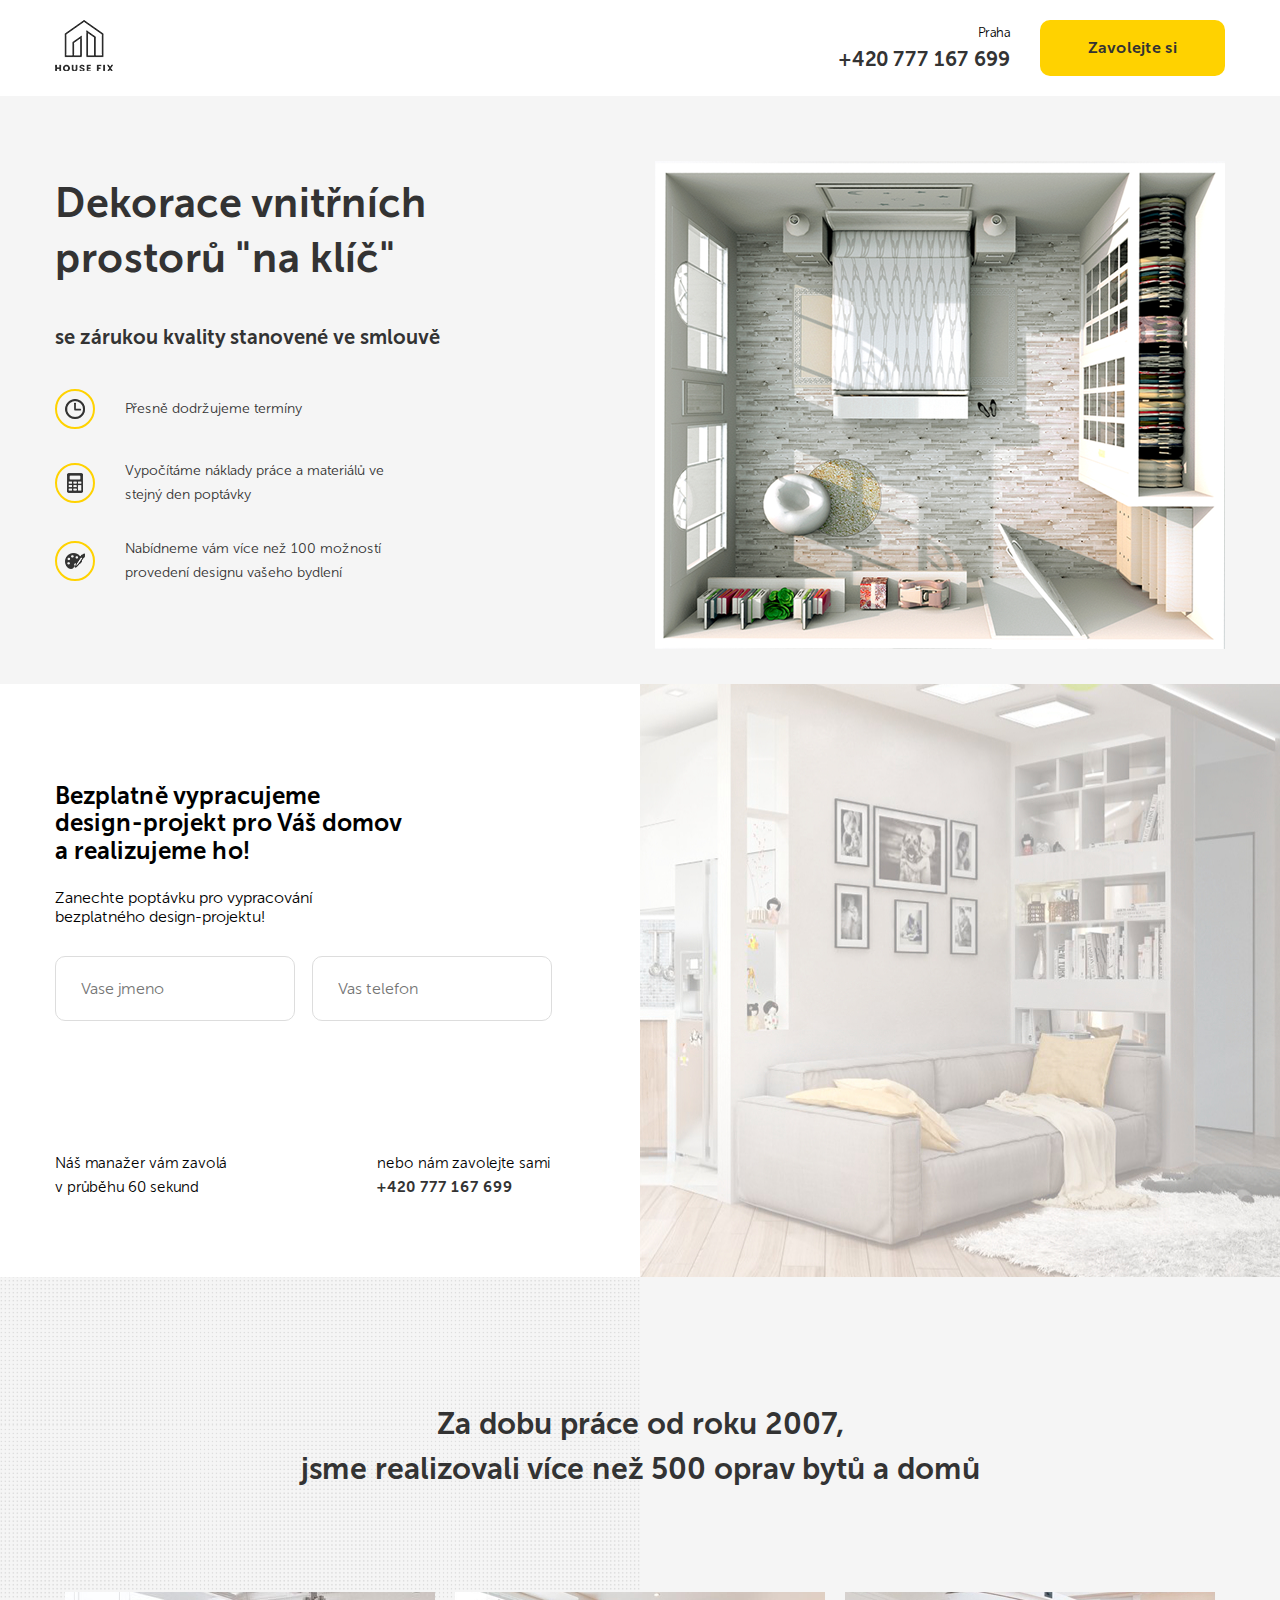
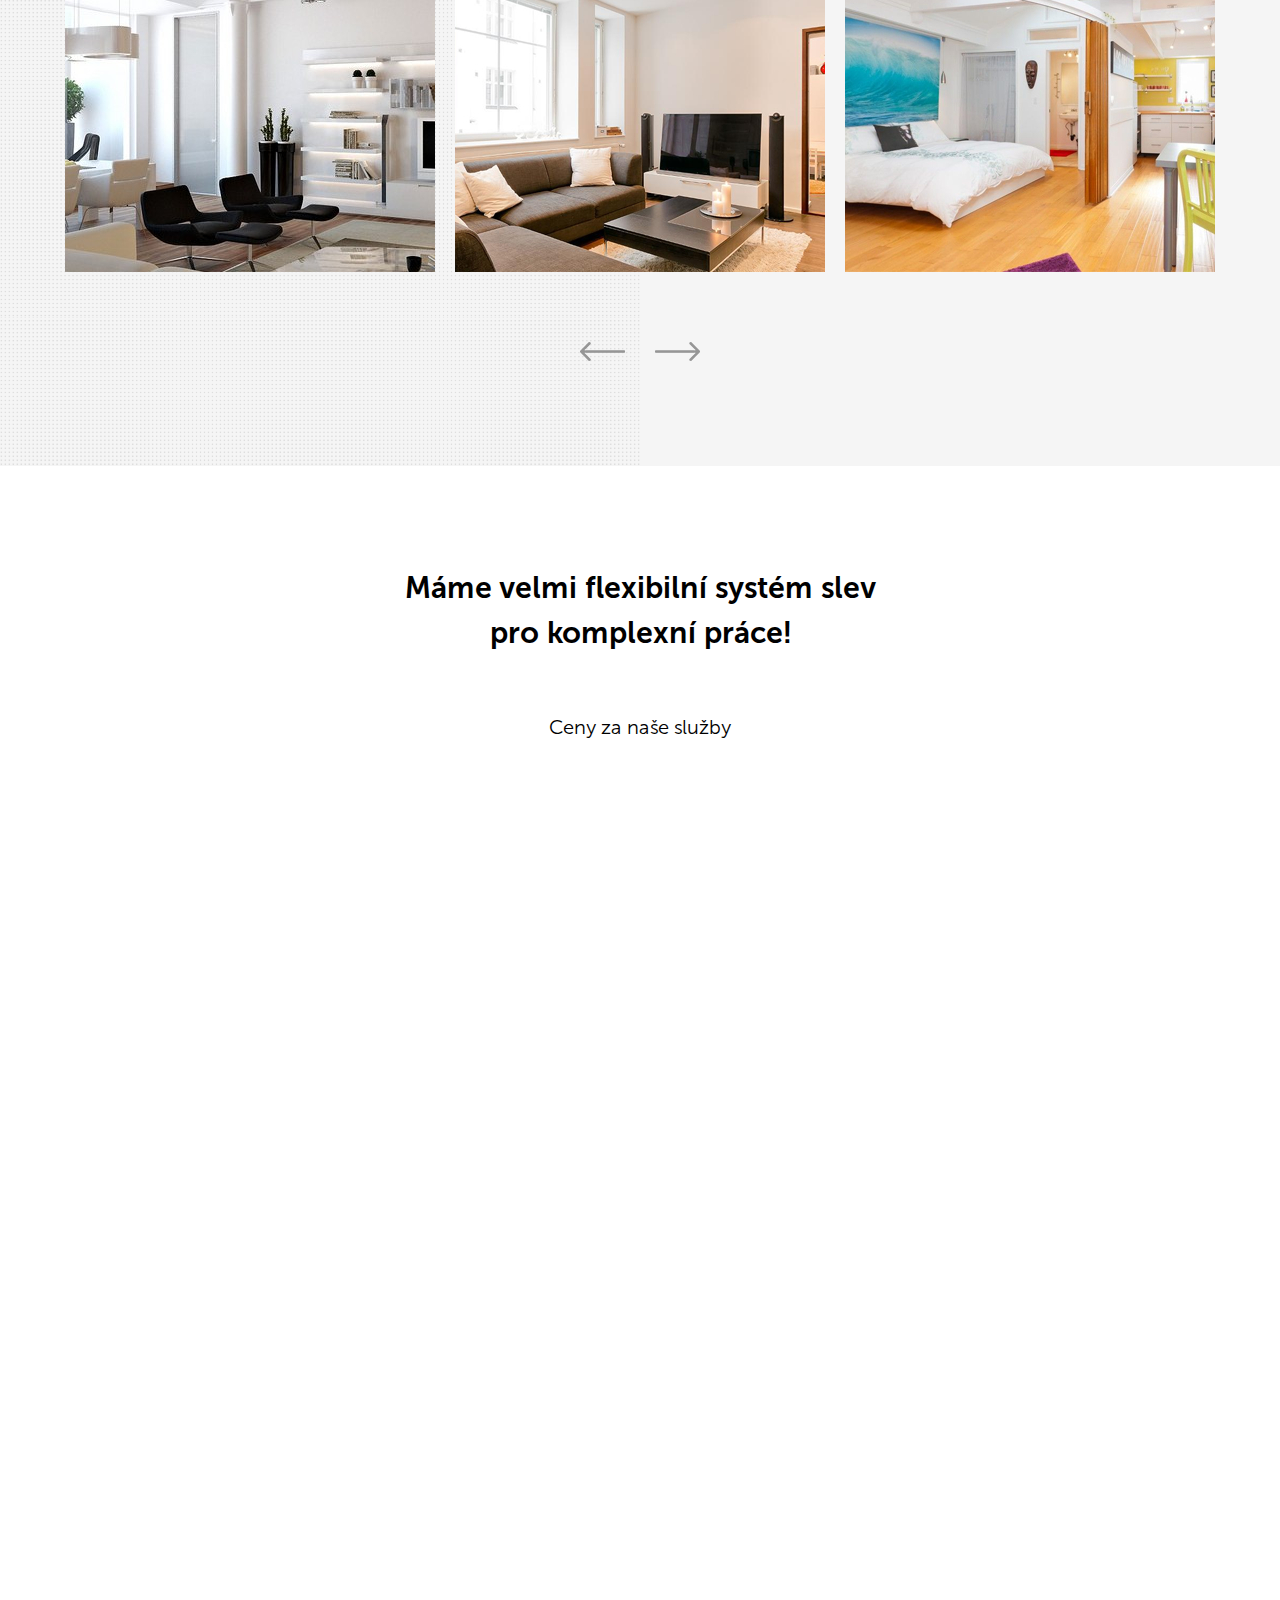
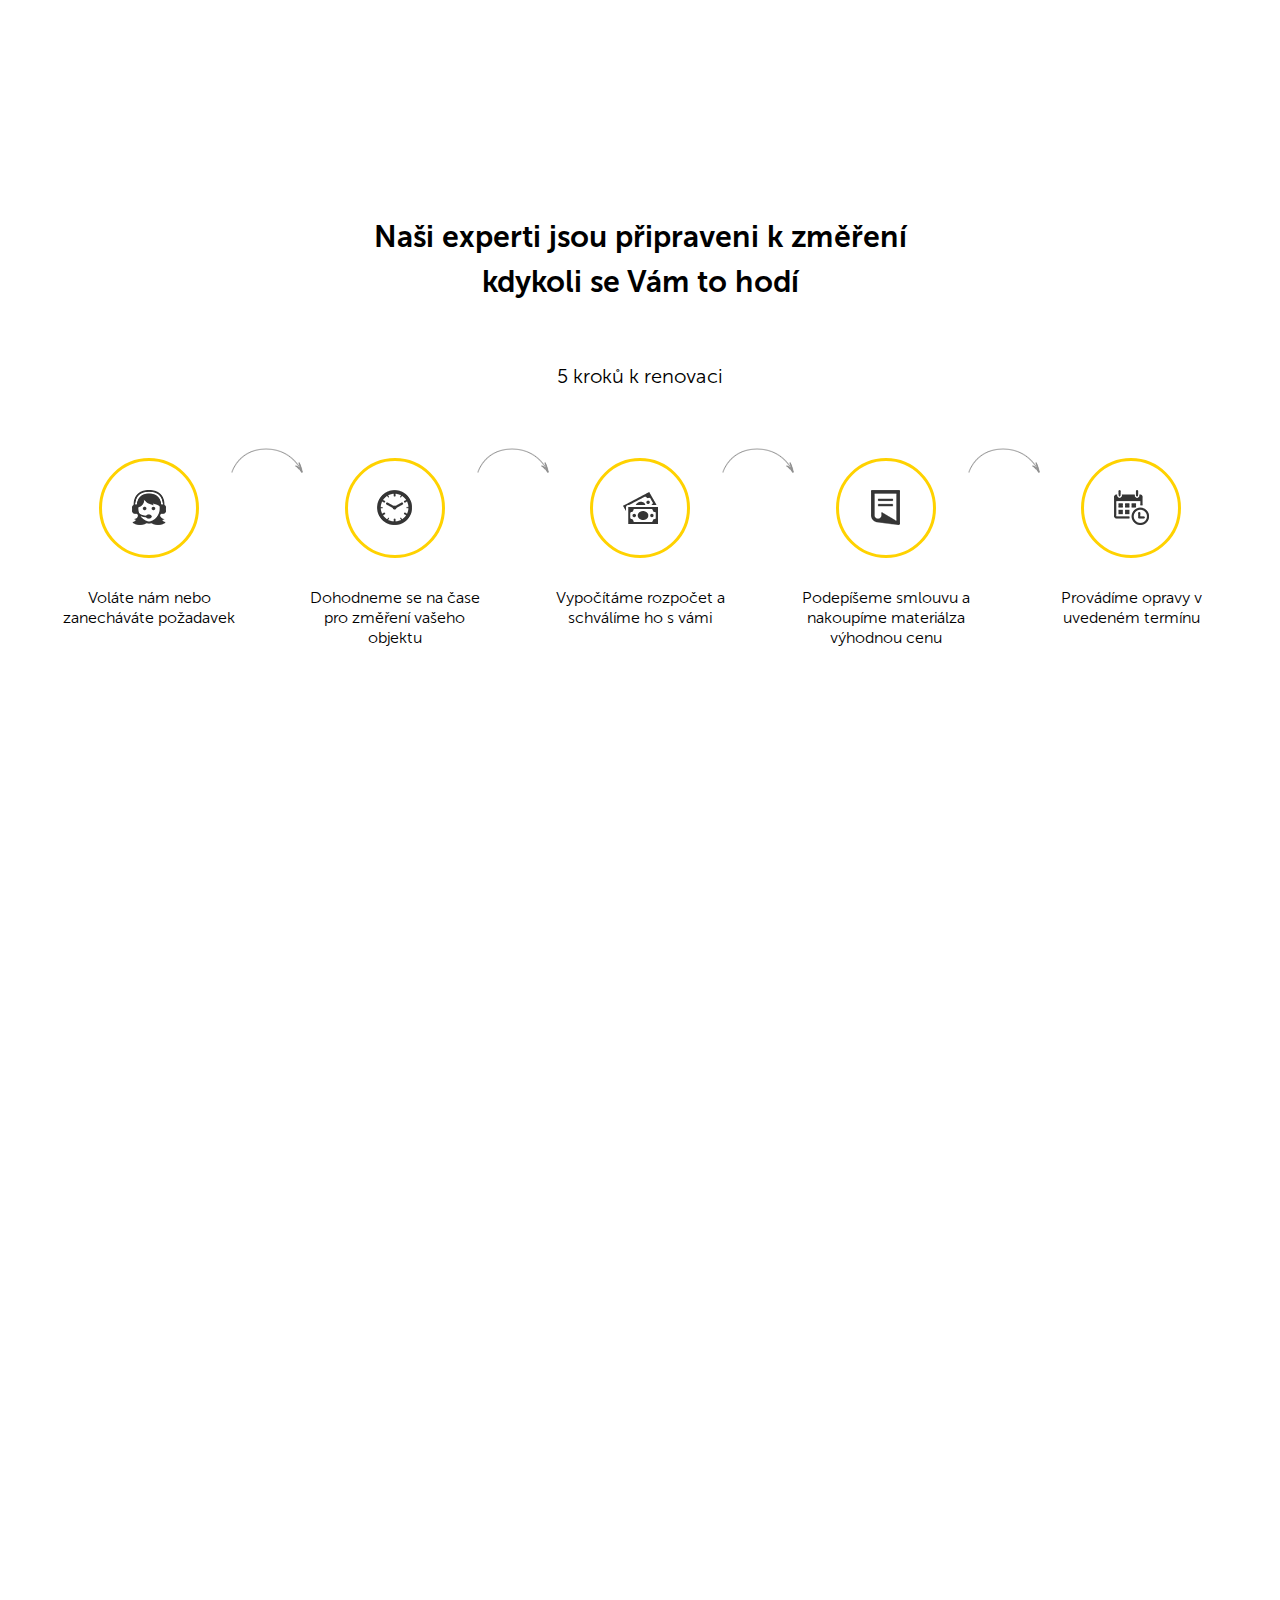
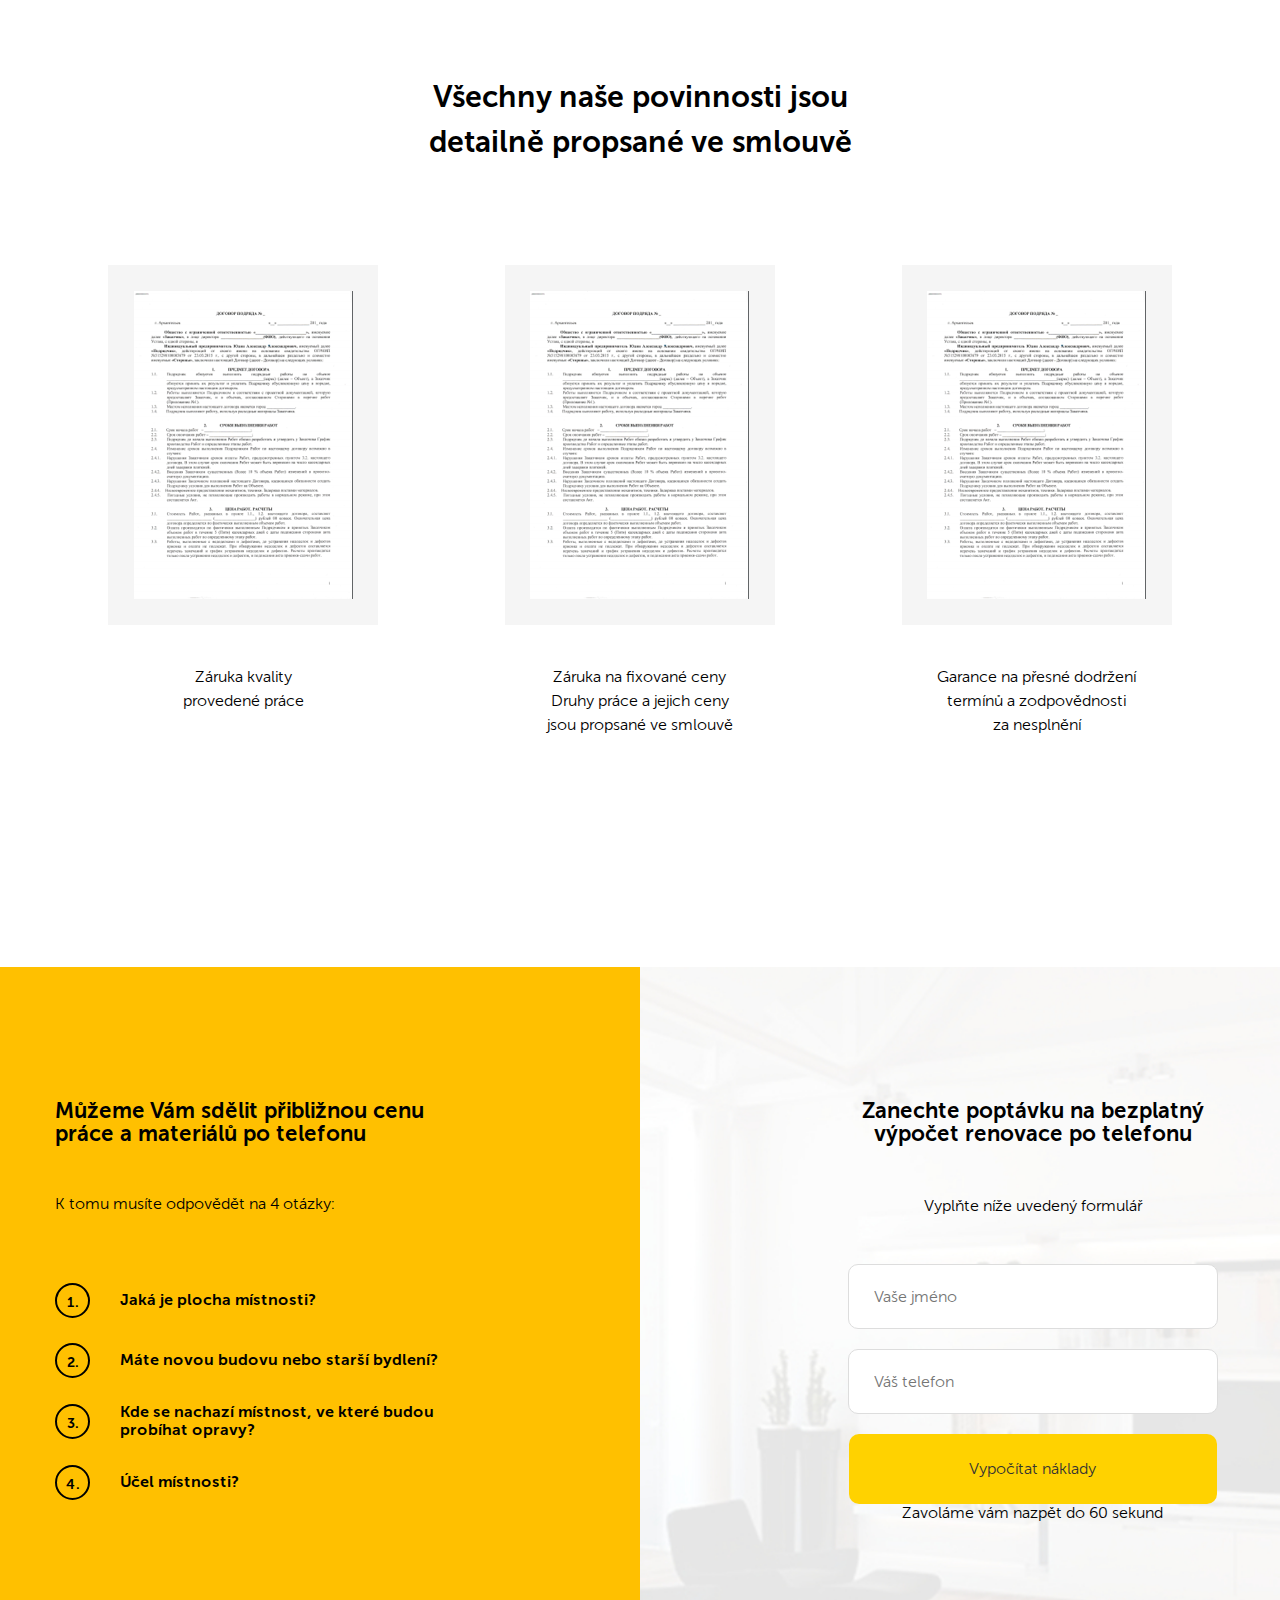
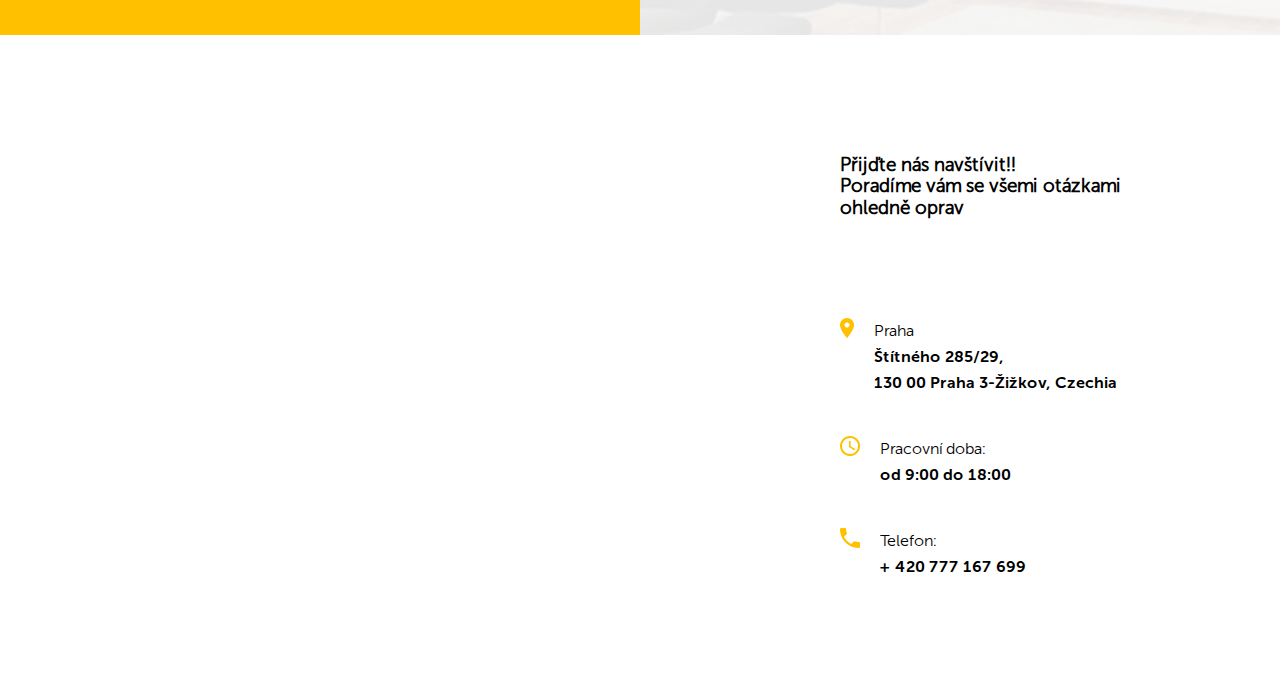
==== commit bf56c412: "Kontrola před odesláním projektu" ====
--- a/src/index.html
+++ b/src/index.html
@@ -46,7 +46,7 @@
                             </li>
                             <li class="main-list__item">
                                 <div class="main-list__image">
-                                    <img src="img/calculator.png" alt="Kalkulator">
+                                    <img src="img/calculator.png" alt="Kalkulátor">
                                 </div>
                                 <span class="main-list__text">Vypočítáme náklady práce a materiálů ve stejný den poptávky </span>
                             </li>
@@ -59,7 +59,7 @@
                         </ul>
                     </div>
                     <div class="main-image">
-                        <img src="img/main-image.png" alt="Rozpolozeni bytu">
+                        <img src="img/main-image.png" alt="Rozpoložení bytu">
                     </div>
                 </div>
             </div>
@@ -108,19 +108,19 @@
                     jsme realizovali více než 500 oprav bytů a domů
                 </h2>
                 <div class="portfolio__slider">
-                    <div class="portfolio-slider__item"><img class="slider__image" src="img/portfolio1.jpg" alt=""></div>
-                    <div class="portfolio-slider__item"><img class="slider__image" src="img/portfolio2.jpg" alt=""></div>
-                    <div class="portfolio-slider__item"><img class="slider__image" src="img/portfolio3.jpg" alt=""></div>
-                    <div class="portfolio-slider__item"><img class="slider__image" src="img/portfolio1.jpg" alt=""></div>
-                    <div class="portfolio-slider__item"><img class="slider__image" src="img/portfolio2.jpg" alt=""></div>
-                    <div class="portfolio-slider__item"><img class="slider__image" src="img/portfolio3.jpg" alt=""></div>
+                    <div class="portfolio-slider__item"><img class="slider__image" src="img/portfolio1.jpg" alt="Obývací pokoj 1"></div>
+                    <div class="portfolio-slider__item"><img class="slider__image" src="img/portfolio2.jpg" alt="Obývací pokoj 2"></div>
+                    <div class="portfolio-slider__item"><img class="slider__image" src="img/portfolio3.jpg" alt="Ložnice"></div>
+                    <div class="portfolio-slider__item"><img class="slider__image" src="img/portfolio1.jpg" alt="Obývací pokoj 1"></div>
+                    <div class="portfolio-slider__item"><img class="slider__image" src="img/portfolio2.jpg" alt="Obývací pokoj 2"></div>
+                    <div class="portfolio-slider__item"><img class="slider__image" src="img/portfolio3.jpg" alt="Ložnice"></div>
                 </div>
                 <div class="arrows portfolio__arrows">
                     <div class="arrows__left">
-                        <img src="img/arrow-left.png" alt="">
+                        <img src="img/arrow-left.png" alt="Šipka doleva">
                     </div>
                     <div class="arrows__right">
-                        <img src="img/arrow-right.png" alt="">
+                        <img src="img/arrow-right.png" alt="Šipka doprava">
                     </div>
                 </div>
             </div>
@@ -162,7 +162,7 @@
 
                     <div class="card price__card wow animate__animated animate__fadeInUp"data-wow-delay=".3s">
                         <div class="card__image">
-                            <img src="img/price6.jpg" alt="Kancelar">
+                            <img src="img/price6.jpg" alt="Kancelář">
                         </div>
                         <div class="card__text">
                             <h4 class="card__title">
@@ -176,7 +176,7 @@
 
                     <div class="card price__card wow animate__animated animate__fadeInUp"data-wow-delay=".4s">
                         <div class="card__image">
-                            <img src="img/price3.jpg" alt="Obyvaci mistnost">
+                            <img src="img/price3.jpg" alt="Obývací místnost">
                         </div>
                         <div class="card__text">
                             <h4 class="card__title">
@@ -190,7 +190,7 @@
 
                     <div class="card price__card wow animate__animated animate__fadeInUp"data-wow-delay=".5s">
                         <div class="card__image">
-                            <img src="img/price4.jpg" alt="Kuchyn">
+                            <img src="img/price4.jpg" alt="Kuchyň">
                         </div>
                         <div class="card__text">
                             <h4 class="card__title">
@@ -204,7 +204,7 @@
 
                     <div class="card price__card wow animate__animated animate__fadeInUp"data-wow-delay=".6s">
                         <div class="card__image">
-                            <img src="img/price5.jpg" alt="Podkrovi">
+                            <img src="img/price5.jpg" alt="Podkroví">
                         </div>
                         <div class="card__text">
                             <h4 class="card__title">
@@ -227,7 +227,7 @@
                 <div class="icons">
                     <div class="icon">
                         <div class="icon__image">
-                            <img src="img/woman.png" alt="Zena">
+                            <img src="img/woman.png" alt="Žena">
                         </div>
                         <div class="icon__subtitle">
                             <span>Voláte nám nebo zanecháváte požadavek</span>
@@ -243,7 +243,7 @@
                     </div>
                     <div class="icon">
                         <div class="icon__image">
-                            <img src="img/money.png" alt="Penize">
+                            <img src="img/money.png" alt="Peníze">
                         </div>
                         <div class="icon__subtitle">
                             <span>Vypočítáme rozpočet a schválíme ho s vámi</span>
@@ -259,7 +259,7 @@
                     </div>
                     <div class="icon">
                         <div class="icon__image">
-                            <img src="img/calendar.png" alt="Kalendar">
+                            <img src="img/calendar.png" alt="Kalendář">
                         </div>
                         <div class="icon__subtitle">
                             <span>Provádíme opravy  v uvedeném termínu</span>
@@ -282,19 +282,19 @@
                         <span class="service-box__text">
                             Pomůžeme vám zakoupit veškeré <br> materiály za velkoobchodní ceny <br> u pro prověřených dodavatelů                            
                         </span>
-                        <img class="service-box__image" src="img/benefit1.png" alt="">
+                        <img class="service-box__image" src="img/benefit1.png" alt="Muž 1">
                     </div>
                     <div class="service-box wow animate__animated animate__fadeInUp"data-wow-delay=".4s">
                         <span class="service-box__text">
                             Uděláme Vám <strong>maximální slevu</strong> <br> u našich partnerů na nákup materiálů
                         </span>
-                        <img class="service-box__image" src="img/benefit2.png" alt="">
+                        <img class="service-box__image" src="img/benefit2.png" alt="Muž 2">
                     </div>
                     <div class="service-box wow animate__animated animate__fadeInUp"data-wow-delay=".6s">
                         <span class="service-box__text">
                             Vše, co nedokážete najít v obchodech - <br> pomůžeme objednat <strong>u prověřených <br> dodavatelů</strong>
                         </span>
-                        <img class="service-box__image" src="img/benefit3.png" alt="">
+                        <img class="service-box__image" src="img/benefit3.png" alt="Muž 3">
                     </div>
                 </div>
             </div>
@@ -306,7 +306,7 @@
                 <div class="contract-box">
                     <div class="contract-box__item">
                         <div class="contract-box__image">
-                            <img src="img/contract1.png" alt="">
+                            <img src="img/contract1.png" alt="Dokument 1">
                         </div>
                         <div class="contract-box__text">
                             <span>Záruka kvality <br> provedené práce</span>
@@ -314,7 +314,7 @@
                     </div>
                     <div class="contract-box__item">
                         <div class="contract-box__image">
-                            <img src="img/contract1.png" alt="">
+                            <img src="img/contract1.png" alt="Dokument 2">
                         </div>
                         <div class="contract-box__text">
                             <span>Záruka na fixované ceny <br> Druhy práce a jejich ceny <br> jsou propsané ve smlouvě</span>
@@ -322,7 +322,7 @@
                     </div>
                     <div class="contract-box__item">
                         <div class="contract-box__image">
-                            <img src="img/contract1.png" alt="">
+                            <img src="img/contract1.png" alt="Dokument 3">
                         </div>
                         <div class="contract-box__text">
                             <span>Garance na přesné dodržení <br> termínů a zodpovědnosti <br> za nesplnění</span>
@@ -363,8 +363,8 @@
                     <h3 class="form__title">Zanechte poptávku na bezplatný <br> výpočet renovace po telefonu </h3>
                     <span class="form__subtitle">Vyplňte níže uvedený formulář</span>
                     <form action="#" class="form" id="brief-form">
-                        <input type="text" name="username" class="input form__input" id="first-input" placeholder="Vaše jméno">
-                        <input type="number" name="telephone" class="input form__input" id="second-input"placeholder="Váš telefon">
+                        <input type="text" name="username" class="input form__input" placeholder="Vaše jméno">
+                        <input type="number" name="telephone" class="input form__input" id="formSecondInput" placeholder="Váš telefon">
                         <button class="button-style form__button">Vypočítat náklady</button>
                         <span class="form__desc"> Zavoláme vám nazpět do 60 sekund</span>
                     </form>
@@ -382,19 +382,19 @@
                     <ul class="contacts-list">
                         <li class="contacts-list__item" >
                             <div class="contacts-list__img">
-                                <img src="img/footer-icon1.png" alt="">
+                                <img src="img/footer-icon1.png" alt="Lokace">
                             </div>
                             <span class="contacts-list__text">Praha <br> <strong>Štítného 285/29, <br> 130 00 Praha 3-Žižkov, Czechia</strong></span>
                         </li>
                         <li class="contacts-list__item" >
                             <div class="contacts-list__img">
-                                <img src="img/footer-icon2.png" alt="">
+                                <img src="img/footer-icon2.png" alt="Hodiny">
                             </div>
                             <span class="contacts-list__text">Pracovní doba: <br> <strong>od 9:00 do 18:00</strong> </span>
                         </li>
                         <li class="contacts-list__item" >
                             <div class="contacts-list__img">
-                                <img src="img/footer-icon3.png" alt="">
+                                <img src="img/footer-icon3.png" alt="Telefon">
                             </div>
                             <span class="contacts-list__text">
                                 Telefon: <br>
--- a/src/css/style.css
+++ b/src/css/style.css
@@ -232,6 +232,7 @@
 @media (max-width: 768px) {
   .offer {
     background: #fff;
+    padding: 50px 0px;
   }
 }
 .offer::before {
@@ -332,6 +333,11 @@
   background: #f5f5f5 url("../img/portfoliobg.png") left repeat-y;
   background-size: 50%;
 }
+@media (max-width: 1200px) {
+  .portfolio {
+    padding-top: 50px;
+  }
+}
 @media (max-width: 980px) {
   .portfolio {
     background: #f5f5f5;
@@ -362,8 +368,18 @@
   margin-top: 100px;
   margin-bottom: 100px;
 }
+@media (max-width: 1220px) {
+  .price {
+    margin-top: 50px;
+  }
+}
 .price__title {
   margin-bottom: 60px;
+}
+@media (max-width: 1220px) {
+  .price__title {
+    margin-bottom: 25px;
+  }
 }
 .price__subtitle {
   margin-bottom: 60px;
@@ -387,6 +403,7 @@
     justify-content: space-evenly;
   }
 }
+
 .card {
   border: 1px solid #e8e8e8;
   transition: 0.3s;
@@ -642,9 +659,14 @@
   }
 }
 .brief__interview {
-  margin-top: 110px;
+  padding-top: 110px;
   flex-basis: 50%;
   margin-right: 15px;
+}
+@media (max-width: 780px) {
+  .brief__interview {
+    padding-top: 50px;
+  }
 }
 .brief__form {
   flex-basis: 50%;
@@ -683,19 +705,15 @@
   max-width: 368px;
   width: 100%;
   height: 70px;
-  margin-bottom: 33px;
   text-align: center right;
+  margin-top: 20px;
 }
 .form__desc {
   display: block;
 }
 
-#first-input {
-  margin-bottom: 10px;
-}
-
-#second-input {
-  margin-bottom: 30px;
+#formSecondInput {
+  margin-top: 20px;
 }
 
 .interview {
@@ -744,6 +762,12 @@
 .footer {
   position: relative;
 }
+@media (max-width: 750px) {
+  .footer {
+    display: flex;
+    flex-direction: column-reverse;
+  }
+}
 
 .map {
   width: 50%;
@@ -753,8 +777,9 @@
 }
 @media (max-width: 750px) {
   .map {
+    width: 100%;
     position: relative;
-    width: 100%;
+    display: block;
   }
 }
 
@@ -763,6 +788,11 @@
   padding-top: 100px;
   padding-left: 200px;
 }
+@media (max-width: 750px) {
+  .contacts {
+    padding-top: 50px;
+  }
+}
 @media (max-width: 1150px) {
   .contacts {
     padding-left: 12%;
